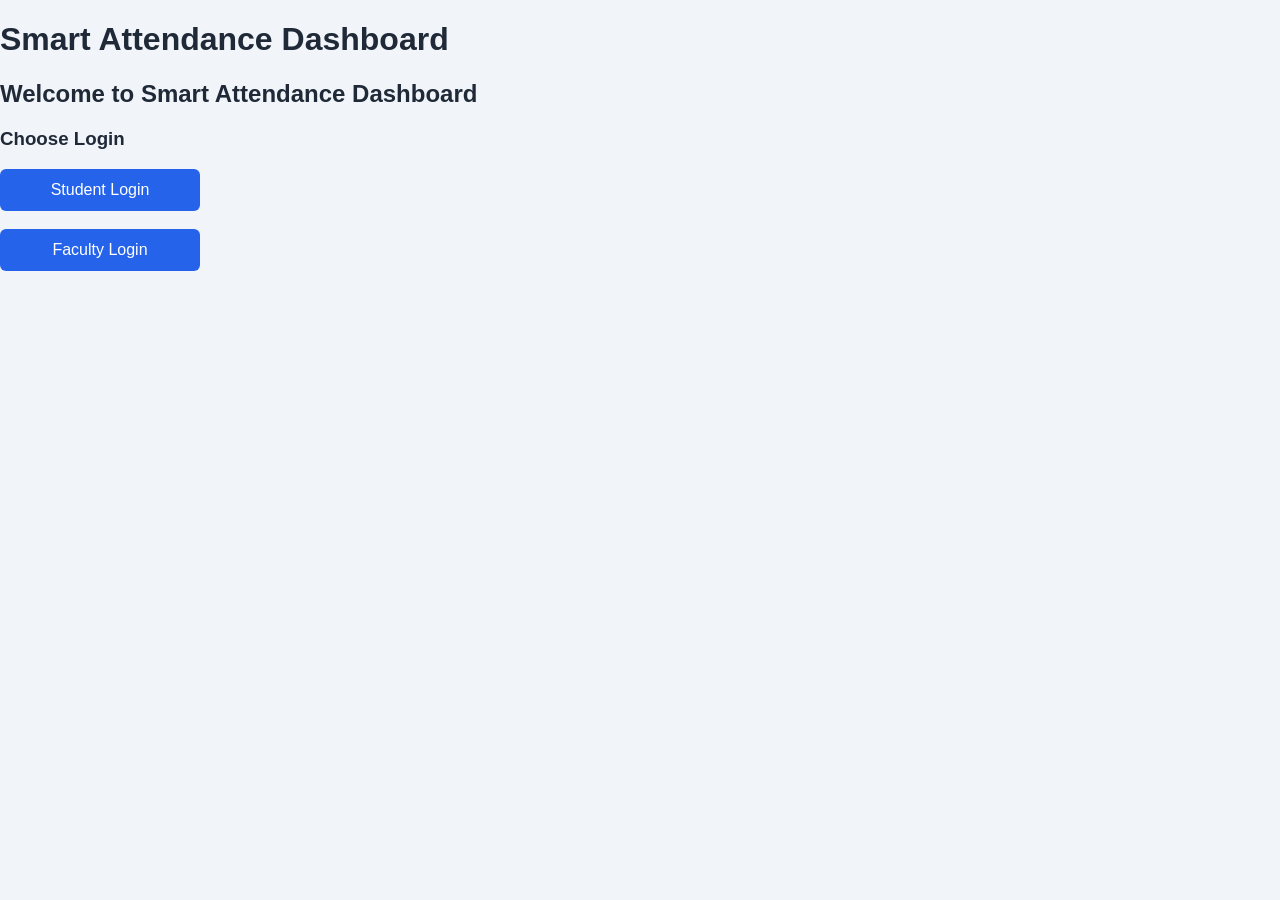
==== index.html @ 6325a3f0 "Initial commit - Smart Attendance Dashboard" ====
<!DOCTYPE html>
<html>
<head>
    <title>Smart Attendance Dashboard</title>
    <link rel="stylesheet" href="style.css">
</head>
<body>
        <h1>Smart Attendance Dashboard</h1>
        <h2>Welcome to Smart Attendance Dashboard</h2>
        <h3>Choose Login</h3>
        <a href="student-login.html">
            <button type="button">Student Login</button>
        </a>
        <br><br>
        <a href="faculty-login.html">
            <button type="button">Faculty Login</button>
        </a>
</body>  
</html>
---- style.css ----
/* =========================================================
   SMART ATTENDANCE DASHBOARD - MAIN STYLESHEET
   ========================================================= */


/* =========================================================
   GENERAL
   ========================================================= */

* {
    box-sizing: border-box;
}

body {
    font-family: Arial, sans-serif;
    margin: 0;
    padding: 0;
    background-color: #f1f5f9;
    color: #1f2937;
}


/* =========================================================
   HEADER
   ========================================================= */

header {
    background-color: #1e3a8a;
    color: white;
    text-align: center;
    padding: 25px 20px;
    box-shadow: 0 2px 8px rgba(0, 0, 0, 0.15);
}

header h1 {
    margin: 0;
    font-size: 30px;
}

header p {
    margin-top: 10px;
    color: #dbeafe;
}


/* =========================================================
   NAVIGATION
   ========================================================= */

nav {
    margin-top: 20px;
    display: flex;
    justify-content: center;
    align-items: center;
    flex-wrap: wrap;
    gap: 8px;
}

nav a {
    color: white;
    text-decoration: none;
    padding: 10px 16px;
    margin: 0;
    border-radius: 6px;
    font-size: 15px;
    transition: 0.3s;
}

nav a:hover {
    background-color: #2563eb;
    text-decoration: none;
}


/* Student Navigation */

.student-nav {
    display: flex;
    justify-content: center;
    flex-wrap: wrap;
    gap: 10px;
    margin-top: 20px;
}

.student-nav a {
    padding: 10px 18px;
    margin: 0;
    border-radius: 6px;
    transition: 0.3s;
}

.student-nav a:hover {
    background-color: #374151;
    text-decoration: none;
}

.student-nav a.active {
    background-color: #2563eb;
    text-decoration: none;
}


/* Faculty Navigation */

.faculty-nav {
    display: flex;
    justify-content: center;
    flex-wrap: wrap;
    gap: 10px;
    margin-top: 20px;
}

.faculty-nav a {
    padding: 10px 18px;
    margin: 0;
    border-radius: 6px;
    color: white;
    text-decoration: none;
    transition: 0.3s;
}

.faculty-nav a:hover {
    background-color: #2563eb;
}

.faculty-nav a.active {
    background-color: #2563eb;
}


/* =========================================================
   MAIN CONTENT
   ========================================================= */

main {
    text-align: center;
    padding: 40px 20px;
    max-width: 1200px;
    margin: auto;
}

main h2 {
    font-size: 28px;
    margin-bottom: 10px;
}

main p {
    font-size: 17px;
    color: #64748b;
}


/* =========================================================
   BUTTONS
   ========================================================= */

button {
    width: 200px;
    padding: 12px 16px;
    font-size: 16px;
    border: none;
    border-radius: 6px;
    cursor: pointer;
    background-color: #2563eb;
    color: white;
    transition: 0.3s;
}

button:hover {
    background-color: #1d4ed8;
}


/* =========================================================
   FOOTER
   ========================================================= */

footer {
    background-color: #1e3a8a;
    color: white;
    text-align: center;
    padding: 15px;
    margin-top: 30px;
}

footer p {
    color: white;
    margin: 0;
    font-size: 14px;
}


/* =========================================================
   LOGIN PAGE
   ========================================================= */

.login-container {
    width: 350px;
    max-width: 90%;
    margin: 40px auto;
    background-color: white;
    padding: 30px;
    border-radius: 12px;
    text-align: center;
    border: 1px solid #e2e8f0;
    box-shadow: 0 5px 15px rgba(0, 0, 0, 0.08);
}

.login-container h2 {
    margin-bottom: 25px;
    color: #1e3a8a;
}

.login-container label {
    display: block;
    text-align: left;
    margin-bottom: 6px;
    font-weight: bold;
}

.login-container input {
    width: 100%;
    padding: 11px;
    box-sizing: border-box;
    font-size: 16px;
    border: 1px solid #cbd5e1;
    border-radius: 6px;
}

.login-container input:focus {
    outline: none;
    border-color: #2563eb;
}


/* =========================================================
   DASHBOARD SECTIONS
   ========================================================= */

.dashboard-section {
    background-color: white;
    width: 100%;
    box-sizing: border-box;
    margin: 25px auto;
    padding: 25px;
    border-radius: 12px;
    text-align: left;
    border: 1px solid #e2e8f0;
    box-shadow: 0 3px 10px rgba(0, 0, 0, 0.06);
}

.dashboard-section h3 {
    margin-top: 0;
    margin-bottom: 15px;
    color: #1e3a8a;
}


/* =========================================================
   TABLES
   ========================================================= */

table {
    width: 100%;
    border-collapse: collapse;
    background-color: white;
    overflow: hidden;
}

th,
td {
    border: 1px solid #e2e8f0;
    padding: 12px;
    text-align: center;
}

th {
    background-color: #1e3a8a;
    color: white;
    font-weight: bold;
}

tbody tr:hover {
    background-color: #f8fafc;
}


/* =========================================================
   STUDENT RECORDS FORM
   ========================================================= */

form {
    text-align: left;
}

form label {
    font-weight: bold;
    color: #374151;
}

form input[type="text"],
form input[type="email"],
form input[type="number"],
form input[type="tel"] {
    width: 300px;
    padding: 9px;
    border: 1px solid #cbd5e1;
    border-radius: 6px;
    font-size: 15px;
}

form input:focus {
    outline: none;
    border-color: #2563eb;
}


/* Student Form */

.student-form {
    display: grid;
    grid-template-columns: repeat(2, 1fr);
    gap: 20px;
}

.form-group {
    display: flex;
    flex-direction: column;
}

.form-group label {
    margin-bottom: 8px;
    font-weight: bold;
    color: #374151;
}

.form-group input {
    width: 100% !important;
    padding: 10px;
    border: 1px solid #cbd5e1;
    border-radius: 6px;
    font-size: 16px;
}

.form-group input:focus {
    outline: none;
    border-color: #2563eb;
}

.student-form button {
    grid-column: span 2;
    justify-self: center;
    margin-top: 10px;
}


/* =========================================================
   STUDENT SEARCH
   ========================================================= */

.student-search {
    display: flex;
    gap: 15px;
    align-items: center;
    flex-wrap: wrap;
}

#studentSearch {
    width: 300px;
    padding: 10px;
    font-size: 16px;
    border: 1px solid #cbd5e1;
    border-radius: 6px;
}

#studentSearch:focus {
    outline: none;
    border-color: #2563eb;
}

#searchStudentButton,
#clearSearchButton {
    width: auto;
    padding: 10px 18px;
}

#clearSearchButton {
    background-color: #64748b;
}

#clearSearchButton:hover {
    background-color: #475569;
}


/* =========================================================
   STUDENT ACTION BUTTONS
   ========================================================= */

.edit-btn {
    width: auto;
    padding: 8px 12px;
    margin-right: 8px;
    background-color: #f59e0b;
}

.edit-btn:hover {
    background-color: #d97706;
}

.delete-btn {
    width: auto;
    padding: 8px 12px;
    background-color: #dc2626;
}

.delete-btn:hover {
    background-color: #b91c1c;
}


/* =========================================================
   ATTENDANCE PAGE
   ========================================================= */

select {
    padding: 9px;
    font-size: 16px;
    border: 1px solid #cbd5e1;
    border-radius: 6px;
}

input[type="date"] {
    padding: 9px;
    border: 1px solid #cbd5e1;
    border-radius: 6px;
}

input[type="time"] {
    padding: 7px;
    border: 1px solid #cbd5e1;
    border-radius: 6px;
}


/* =========================================================
   ATTENDANCE CARDS
   ========================================================= */

.attendance-cards {
    display: grid;
    grid-template-columns: repeat(4, 1fr);
    gap: 20px;
    margin-top: 20px;
    align-items: stretch;
}

.attendance-card {
    min-height: 140px;
    padding: 20px;
    box-sizing: border-box;
    display: flex;
    flex-direction: column;
    justify-content: center;
    align-items: center;
    text-align: center;
    border-radius: 12px;
    background-color: #f8fafc;
    border: 1px solid #e2e8f0;
    box-shadow: 0 3px 8px rgba(0, 0, 0, 0.05);
}

.attendance-card h4 {
    margin-top: 0;
    margin-bottom: 10px;
    font-size: 17px;
}

.attendance-card p {
    font-size: 28px;
    font-weight: bold;
    margin: 0;
    color: #1f2937;
}

.attendance-percentage {
    background-color: #e8f5e9;
}


/* Faculty Attendance Cards */

.total-card {
    border-top: 5px solid #2563eb;
}

.present-card {
    background-color: #d1fae5;
    border-top: 5px solid #16a34a;
}

.absent-card {
    background-color: #fee2e2;
    border-top: 5px solid #dc2626;
}

.late-card {
    background-color: #fef3c7;
    border-top: 5px solid #f59e0b;
}


/* =========================================================
   STUDENT WELCOME SECTION
   ========================================================= */

.welcome-section {
    background-color: white;
    width: 100%;
    margin: 25px auto;
    padding: 25px;
    border-radius: 12px;
    text-align: left;
    border-left: 5px solid #2563eb;
    border-top: 1px solid #e2e8f0;
    border-right: 1px solid #e2e8f0;
    border-bottom: 1px solid #e2e8f0;
    box-shadow: 0 3px 10px rgba(0, 0, 0, 0.05);
}

.welcome-section h2 {
    margin-top: 0;
    margin-bottom: 10px;
}

.welcome-section p {
    font-size: 18px;
}

.welcome-message {
    color: #64748b;
    font-size: 16px !important;
}


/* =========================================================
   STUDENT PROFILE
   ========================================================= */

.profile-details {
    display: grid;
    grid-template-columns: repeat(2, 1fr);
    gap: 20px;
    margin-top: 20px;
}

.profile-item {
    width: auto;
    padding: 15px;
    background-color: #f8fafc;
    border-radius: 8px;
    border: 1px solid #e2e8f0;
}

.profile-item strong {
    font-size: 15px;
    color: #64748b;
}

.profile-item p {
    margin-bottom: 0;
    font-size: 18px;
    font-weight: bold;
    color: #1f2937;
}


/* =========================================================
   SUBJECT-WISE ATTENDANCE TABLE
   ========================================================= */

.subject-table {
    width: 100%;
    border-collapse: collapse;
    margin-top: 20px;
    background-color: white;
    border-radius: 10px;
    overflow: hidden;
}

.subject-table th {
    background-color: #1e3a8a;
    color: white;
    padding: 15px;
    text-align: center;
}

.subject-table td {
    padding: 15px;
    text-align: center;
    border-bottom: 1px solid #e2e8f0;
}

.subject-table tr:hover {
    background-color: #f8fafc;
}

.subject-table td:first-child {
    text-align: left;
    font-weight: bold;
}


/* =========================================================
   QUICK ACTIONS
   ========================================================= */

.quick-actions {
    display: flex;
    gap: 20px;
    margin-top: 20px;
    flex-wrap: wrap;
}

.quick-actions button {
    width: 220px;
}

.quick-actions a {
    text-decoration: none;
}

.quick-action {
    display: inline-block;
    width: 200px;
    padding: 12px;
    background-color: #2563eb;
    color: white;
    text-decoration: none;
    text-align: center;
    border-radius: 6px;
    transition: 0.3s;
}

.quick-action:hover {
    background-color: #1d4ed8;
    transform: translateY(-2px);
}


/* =========================================================
   FACULTY OPTIONS
   ========================================================= */

.faculty-options {
    display: grid;
    grid-template-columns: repeat(3, 1fr);
    gap: 20px;
    width: 100%;
}

.faculty-options a {
    display: flex;
    justify-content: center;
    align-items: center;
    min-height: 55px;
    padding: 15px;
    background-color: #f8fafc;
    color: #1f2937;
    text-decoration: none;
    border: 1px solid #e2e8f0;
    border-radius: 8px;
    transition: 0.3s;
}

.faculty-options a:hover {
    background-color: #eff6ff;
    border-color: #2563eb;
    color: #1e3a8a;
}


/* =========================================================
   FACULTY QUICK ACTION CARDS
   ========================================================= */

.faculty-quick-actions {
    display: grid;
    grid-template-columns: repeat(3, 1fr);
    gap: 20px;
    margin-top: 20px;
}

.faculty-action-card {
    display: block;
    padding: 25px;
    min-height: 140px;
    background-color: #f8fafc;
    color: #1f2937;
    text-decoration: none;
    border: 1px solid #e2e8f0;
    border-radius: 10px;
    transition: 0.3s;
}

.faculty-action-card h4 {
    margin-top: 0;
    margin-bottom: 10px;
    font-size: 20px;
}

.faculty-action-card p {
    margin: 0;
    color: #64748b;
    font-size: 16px;
}

.faculty-action-card:hover {
    transform: translateY(-4px);
    border-color: #2563eb;
    background-color: #eff6ff;
    box-shadow: 0 5px 12px rgba(0, 0, 0, 0.08);
}


/* =========================================================
   REPORT STATUS
   ========================================================= */

.report-status {
    padding: 20px;
    border-radius: 8px;
    font-size: 18px;
    color: #1f2937;
}

.report-status p {
    margin: 0;
    color: #1f2937;
    display: block;
}


/* Excellent Attendance */

.excellent-status {
    background-color: #d1fae5;
    border-left: 5px solid #16a34a;
}


/* Good Attendance */

.good-status {
    background-color: #dbeafe;
    border-left: 5px solid #2563eb;
}


/* Needs Improvement */

.low-status {
    background-color: #fee2e2;
    border-left: 5px solid #dc2626;
}


/* =========================================================
   ATTENDANCE STATUS COLORS
   ========================================================= */

.status {
    padding: 6px 12px;
    border-radius: 15px;
    font-weight: bold;
    display: inline-block;
    font-size: 14px;
}

.present {
    background-color: #d4edda;
    color: #155724;
}

.absent {
    background-color: #f8d7da;
    color: #721c24;
}

.late {
    background-color: #fff3cd;
    color: #856404;
}


/* =========================================================
   ATTENDANCE CHART
   ========================================================= */

.attendance-chart-container {
    width: 100%;
    overflow-x: auto;
    text-align: center;
    padding: 10px;
}

.attendance-chart-container canvas {
    max-width: 100%;
}


/* =========================================================
   RESPONSIVE DESIGN
   ========================================================= */

/* Tablets */

@media (max-width: 900px) {

    main {
        padding: 30px 15px;
    }

    .attendance-cards {
        grid-template-columns: repeat(2, 1fr);
    }

    .faculty-options {
        grid-template-columns: repeat(2, 1fr);
    }

    .faculty-quick-actions {
        grid-template-columns: repeat(2, 1fr);
    }
}


/* Mobile */

@media (max-width: 600px) {

    header {
        padding: 20px 10px;
    }

    header h1 {
        font-size: 24px;
    }

    nav a {
        padding: 8px 10px;
        font-size: 14px;
    }

    main {
        padding: 25px 10px;
    }

    main h2 {
        font-size: 24px;
    }

    .dashboard-section {
        padding: 18px;
        margin: 18px auto;
    }

    .attendance-cards {
        grid-template-columns: 1fr;
    }

    .faculty-options {
        grid-template-columns: 1fr;
    }

    .faculty-quick-actions {
        grid-template-columns: 1fr;
    }

    .student-form {
        grid-template-columns: 1fr;
    }

    .student-form button {
        grid-column: span 1;
    }

    .profile-details {
        grid-template-columns: 1fr;
    }

    .student-search {
        flex-direction: column;
        align-items: stretch;
    }

    #studentSearch {
        width: 100%;
    }

    #searchStudentButton,
    #clearSearchButton {
        width: 100%;
    }

    form input[type="text"],
    form input[type="email"],
    form input[type="number"],
    form input[type="tel"] {
        width: 100%;
    }

    .login-container {
        width: auto;
        margin: 25px 15px;
    }

    /* Allow wide tables to scroll on mobile */

    .dashboard-section {
        overflow-x: auto;
    }

    table {
        min-width: 650px;
    }

    .subject-table {
        min-width: 650px;
    }

    .quick-actions {
        flex-direction: column;
    }

    .quick-actions button,
    .quick-action {
        width: 100%;
    }
}
/* Edit Attendance Button */
.edit-attendance-btn {
    background-color: orange;
    color: white;
    border: none;
    padding: 8px 16px;
    border-radius: 5px;
    cursor: pointer;
}

/* Delete Attendance Button */
.delete-attendance-btn {
    background-color: red;
    color: white;
    border: none;
    padding: 8px 16px;
    border-radius: 5px;
    cursor: pointer;
}

/* Hover Effects */
.edit-attendance-btn:hover {
    background-color: darkorange;
}

.delete-attendance-btn:hover {
    background-color: darkred;
}
.edit-attendance-btn,
.delete-attendance-btn {
    padding: 5px 10px;
    font-size: 12px;
    border-radius: 4px;
    cursor: pointer;
}
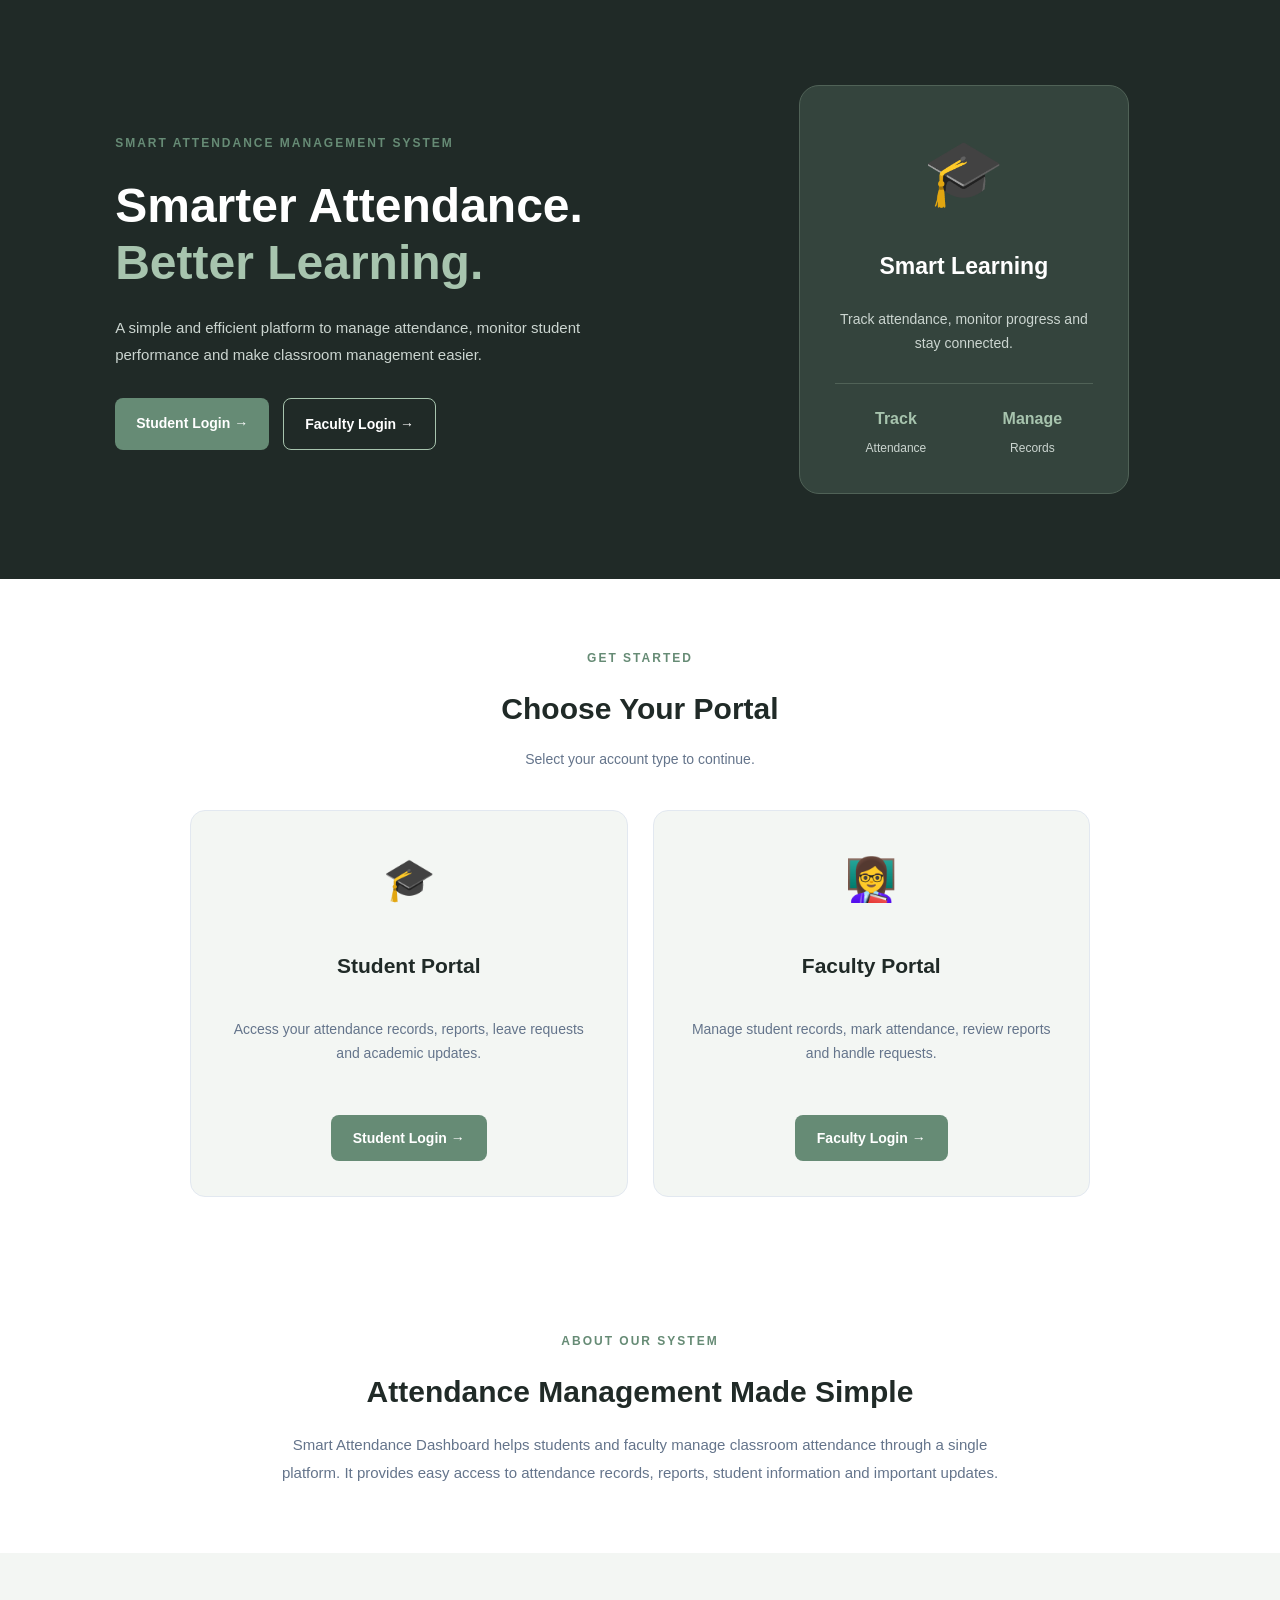
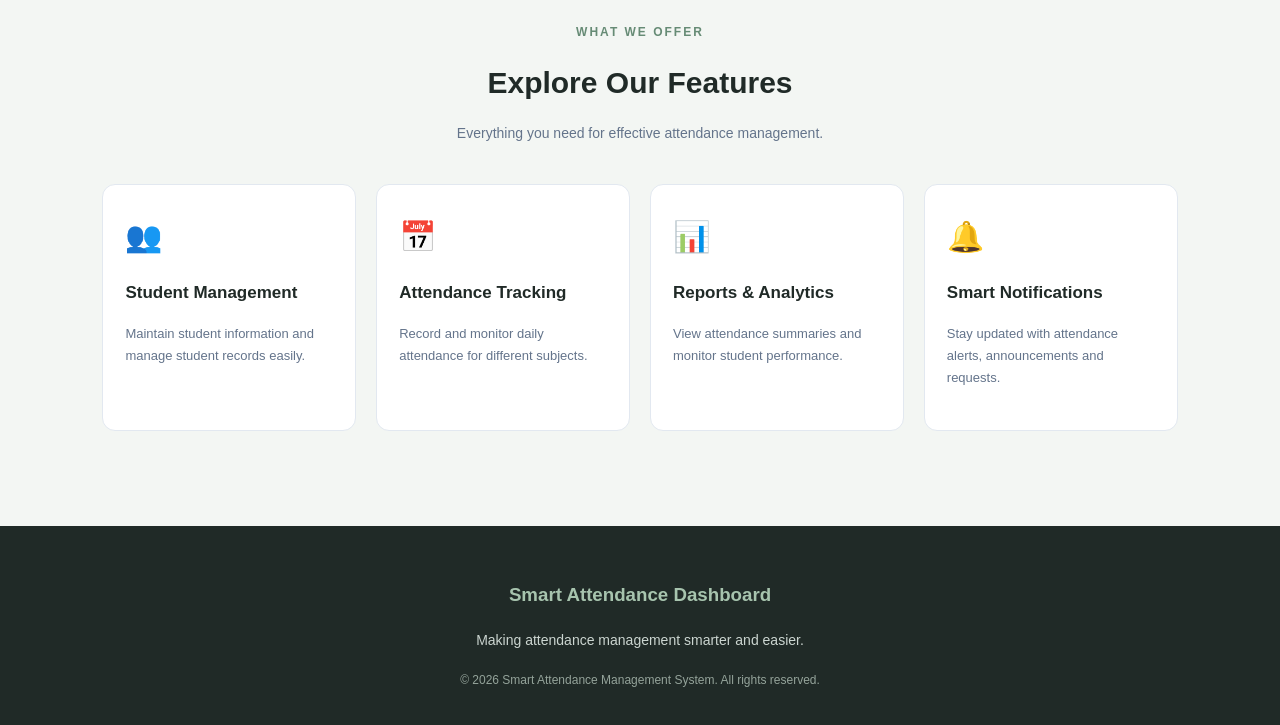
==== commit 28196de9: "Redesign Smart Attendance Dashboard UI" ====
--- a/index.html
+++ b/index.html
@@ -1,19 +1,229 @@
+
 <!DOCTYPE html>
-<html>
+<html lang="en">
+
 <head>
+    <meta charset="UTF-8">
+    <meta name="viewport" content="width=device-width, initial-scale=1.0">
     <title>Smart Attendance Dashboard</title>
     <link rel="stylesheet" href="style.css">
 </head>
-<body>
-        <h1>Smart Attendance Dashboard</h1>
-        <h2>Welcome to Smart Attendance Dashboard</h2>
-        <h3>Choose Login</h3>
-        <a href="student-login.html">
-            <button type="button">Student Login</button>
-        </a>
-        <br><br>
-        <a href="faculty-login.html">
-            <button type="button">Faculty Login</button>
-        </a>
-</body>  
-</html>+
+<body class="home-page">
+
+    <!-- Hero Section -->
+    <section class="home-hero" id="home">
+
+        <div class="home-hero-content">
+
+            <span class="home-label">SMART ATTENDANCE MANAGEMENT SYSTEM</span>
+
+            <h1>
+                Smarter Attendance.<br>
+                <span>Better Learning.</span>
+            </h1>
+
+            <p>
+                A simple and efficient platform to manage attendance,
+                monitor student performance and make classroom
+                management easier.
+            </p>
+
+            <div class="home-hero-buttons">
+
+                <a href="student-login.html" class="hero-primary-button">
+                    Student Login →
+                </a>
+
+                <a href="faculty-login.html" class="hero-secondary-button">
+                    Faculty Login →
+                </a>
+
+            </div>
+
+        </div>
+
+
+        <div class="home-hero-visual">
+
+            <div class="hero-visual-card">
+
+                <div class="hero-visual-icon">🎓</div>
+
+                <h3>Smart Learning</h3>
+
+                <p>
+                    Track attendance, monitor progress
+                    and stay connected.
+                </p>
+
+                <div class="hero-visual-stat">
+
+                    <div>
+                        <strong>Track</strong>
+                        <span>Attendance</span>
+                    </div>
+
+                    <div>
+                        <strong>Manage</strong>
+                        <span>Records</span>
+                    </div>
+
+                </div>
+
+            </div>
+
+        </div>
+
+    </section>
+
+
+    <!-- Login Section -->
+    <section class="home-login-section">
+
+        <div class="home-section-heading">
+
+            <span class="home-section-label">GET STARTED</span>
+
+            <h2>Choose Your Portal</h2>
+
+            <p>Select your account type to continue.</p>
+
+        </div>
+
+
+        <div class="home-login-grid">
+
+            <div class="home-login-card">
+
+                <div class="home-login-icon">🎓</div>
+
+                <h3>Student Portal</h3>
+
+                <p>
+                    Access your attendance records,
+                    reports, leave requests and academic updates.
+                </p>
+
+                <a href="student-login.html">
+                    Student Login →
+                </a>
+
+            </div>
+
+
+            <div class="home-login-card">
+
+                <div class="home-login-icon">👩‍🏫</div>
+
+                <h3>Faculty Portal</h3>
+
+                <p>
+                    Manage student records, mark attendance,
+                    review reports and handle requests.
+                </p>
+
+                <a href="faculty-login.html">
+                    Faculty Login →
+                </a>
+
+            </div>
+
+        </div>
+
+    </section>
+
+
+    <!-- About Section -->
+    <section class="home-about" id="about">
+
+        <span class="home-section-label">ABOUT OUR SYSTEM</span>
+
+        <h2>Attendance Management Made Simple</h2>
+
+        <p>
+            Smart Attendance Dashboard helps students and faculty
+            manage classroom attendance through a single platform.
+            It provides easy access to attendance records, reports,
+            student information and important updates.
+        </p>
+
+    </section>
+
+
+    <!-- Features Section -->
+    <section class="home-features" id="features">
+
+        <div class="home-section-heading">
+
+            <span class="home-section-label">WHAT WE OFFER</span>
+
+            <h2>Explore Our Features</h2>
+
+            <p>Everything you need for effective attendance management.</p>
+
+        </div>
+
+
+        <div class="home-feature-grid">
+
+            <div class="home-feature-card">
+                <div class="feature-icon">👥</div>
+                <h3>Student Management</h3>
+                <p>
+                    Maintain student information and
+                    manage student records easily.
+                </p>
+            </div>
+
+
+            <div class="home-feature-card">
+                <div class="feature-icon">📅</div>
+                <h3>Attendance Tracking</h3>
+                <p>
+                    Record and monitor daily attendance
+                    for different subjects.
+                </p>
+            </div>
+
+
+            <div class="home-feature-card">
+                <div class="feature-icon">📊</div>
+                <h3>Reports & Analytics</h3>
+                <p>
+                    View attendance summaries and
+                    monitor student performance.
+                </p>
+            </div>
+
+
+            <div class="home-feature-card">
+                <div class="feature-icon">🔔</div>
+                <h3>Smart Notifications</h3>
+                <p>
+                    Stay updated with attendance alerts,
+                    announcements and requests.
+                </p>
+            </div>
+
+        </div>
+
+    </section>
+
+
+    <!-- Footer -->
+    <footer class="home-footer">
+
+        <h3>Smart Attendance Dashboard</h3>
+
+        <p>
+            Making attendance management smarter and easier.
+        </p>
+
+        <span>© 2026 Smart Attendance Management System. All rights reserved.</span>
+
+    </footer>
+
+</body>
+
+</html>
--- a/style.css
+++ b/style.css
@@ -972,4 +972,3370 @@
     font-size: 12px;
     border-radius: 4px;
     cursor: pointer;
-}+}
+/* Leave and Attendance Correction Forms */
+
+#leaveRequestForm,
+#attendanceCorrectionForm {
+    display: flex;
+    flex-direction: column;
+    gap: 10px;
+    max-width: 600px;
+    margin-bottom: 25px;
+}
+
+#leaveRequestForm label,
+#attendanceCorrectionForm label {
+    font-weight: bold;
+    margin-top: 8px;
+}
+
+#leaveRequestForm input,
+#leaveRequestForm textarea,
+#attendanceCorrectionForm input,
+#attendanceCorrectionForm select,
+#attendanceCorrectionForm textarea {
+    padding: 10px;
+    border: 1px solid #ccc;
+    border-radius: 5px;
+    font-size: 14px;
+    width: 100%;
+    box-sizing: border-box;
+}
+
+#leaveRequestForm textarea,
+#attendanceCorrectionForm textarea {
+    min-height: 90px;
+    resize: vertical;
+}
+
+#leaveRequestForm button,
+#attendanceCorrectionForm button {
+    width: fit-content;
+    padding: 10px 18px;
+    border: none;
+    border-radius: 5px;
+    cursor: pointer;
+}
+
+/* Request History Cards */
+
+.request-card {
+    background-color: #f8fafc;
+    border: 1px solid #ddd;
+    border-radius: 8px;
+    padding: 15px;
+    margin: 12px 0;
+}
+
+.request-card p {
+    margin: 7px 0;
+}
+
+.request-status {
+    font-weight: bold;
+}
+
+.status-pending {
+    color: #d97706;
+}
+
+.status-approved {
+    color: #16a34a;
+}
+
+.status-rejected {
+    color: #dc2626;
+}
+
+/* Faculty Request Buttons */
+
+.request-card button {
+    padding: 8px 14px;
+    margin: 8px 5px 0 0;
+    border: none;
+    border-radius: 5px;
+    cursor: pointer;
+}
+
+.approve-request {
+    background-color: #16a34a;
+    color: white;
+}
+
+.reject-request {
+    background-color: #dc2626;
+    color: white;
+}
+
+.faculty-response {
+    font-style: italic;
+    color: #475569;
+}
+/* Student Attendance Calendar */
+
+.calendar-controls {
+    display: flex;
+    justify-content: space-between;
+    align-items: center;
+    gap: 12px;
+    margin: 20px 0;
+    padding: 12px;
+    background: #f1f5f9;
+    border-radius: 10px;
+}
+
+.calendar-controls button {
+    padding: 9px 16px;
+    border: none;
+    border-radius: 7px;
+    background: #2563eb;
+    color: white;
+    cursor: pointer;
+    font-weight: 600;
+}
+
+.calendar-controls button:hover {
+    background: #1d4ed8;
+}
+
+.calendar-controls h4 {
+    margin: 0;
+    color: #1e293b;
+    font-size: 18px;
+}
+
+.attendance-calendar {
+    display: grid;
+    grid-template-columns: repeat(7, minmax(0, 1fr));
+    gap: 9px;
+    margin-top: 15px;
+}
+
+.attendance-calendar > div:nth-child(-n+7) {
+    text-align: center;
+    font-weight: bold;
+    color: #475569;
+    padding: 10px 2px;
+    background: #e2e8f0;
+    border-radius: 7px;
+}
+
+.calendar-day {
+    min-height: 75px;
+    padding: 10px 5px;
+    border-radius: 10px;
+    text-align: center;
+    font-size: 16px;
+    font-weight: bold;
+    border: 1px solid #e2e8f0;
+    transition: 0.2s;
+}
+
+.calendar-day small {
+    display: block;
+    margin-top: 9px;
+    font-size: 11px;
+    font-weight: 600;
+}
+
+.calendar-day.present {
+    background: #dcfce7;
+    color: #15803d;
+    border-color: #86efac;
+}
+
+.calendar-day.absent {
+    background: #fee2e2;
+    color: #b91c1c;
+    border-color: #fca5a5;
+}
+
+.calendar-day.late {
+    background: #fef3c7;
+    color: #b45309;
+    border-color: #fcd34d;
+}
+
+.calendar-day.no-record {
+    background: #f8fafc;
+    color: #94a3b8;
+}
+
+.calendar-day:hover {
+    transform: translateY(-2px);
+    box-shadow: 0 3px 8px rgba(0, 0, 0, 0.08);
+}
+
+.calendar-legend {
+    display: flex;
+    flex-wrap: wrap;
+    gap: 15px;
+    margin-top: 20px;
+    font-size: 13px;
+    font-weight: 600;
+}
+
+@media (max-width: 600px) {
+    .attendance-calendar {
+        gap: 4px;
+    }
+
+    .calendar-day {
+        min-height: 55px;
+        padding: 7px 2px;
+        font-size: 13px;
+    }
+
+    .calendar-day small {
+        font-size: 9px;
+    }
+
+    .calendar-controls h4 {
+        font-size: 15px;
+    }
+}
+
+
+/* =====================================
+   MODERN SMART ATTENDANCE DASHBOARD
+===================================== */
+
+/* General dashboard appearance */
+
+body {
+    font-family: "Segoe UI", Arial, sans-serif;
+    background: #f1f5f9;
+    color: #1e293b;
+    line-height: 1.6;
+}
+
+/* Navigation */
+
+header {
+    background: #172554;
+    color: white;
+    padding: 20px 30px;
+}
+
+header h1 {
+    margin: 0 0 12px;
+    font-size: 26px;
+}
+
+nav {
+    display: flex;
+    flex-wrap: wrap;
+    gap: 12px;
+}
+
+nav a {
+    color: white;
+    text-decoration: none;
+    padding: 8px 13px;
+    border-radius: 6px;
+    transition: 0.2s;
+}
+
+nav a:hover {
+    background: #2563eb;
+}
+
+/* Dashboard sections */
+
+.dashboard-section {
+    background: white;
+    padding: 24px;
+    margin: 22px 20px;
+    border-radius: 12px;
+    border: 1px solid #e2e8f0;
+    box-shadow: 0 3px 12px rgba(15, 23, 42, 0.05);
+}
+
+.dashboard-section h3 {
+    color: #1e3a8a;
+    font-size: 20px;
+    margin-top: 0;
+    margin-bottom: 12px;
+}
+
+.dashboard-section h4 {
+    color: #334155;
+}
+
+/* Tables */
+
+table {
+    width: 100%;
+    border-collapse: collapse;
+    margin-top: 15px;
+    background: white;
+}
+
+th {
+    background: #eaf1ff;
+    color: #1e3a8a;
+    padding: 12px;
+    text-align: center;
+}
+
+td {
+    padding: 12px;
+    text-align: center;
+    border-bottom: 1px solid #e2e8f0;
+}
+
+tr:hover td {
+    background: #f8fafc;
+}
+
+/* Request cards */
+
+.request-card {
+    background: #f8fafc;
+    border: 1px solid #e2e8f0;
+    border-radius: 10px;
+    padding: 18px;
+    margin: 14px 0;
+}
+
+.request-card h4 {
+    margin-top: 0;
+    color: #1e40af;
+}
+
+/* Forms */
+
+#leaveRequestForm,
+#attendanceCorrectionForm {
+    max-width: 650px;
+}
+
+#leaveRequestForm input,
+#leaveRequestForm textarea,
+#attendanceCorrectionForm input,
+#attendanceCorrectionForm select,
+#attendanceCorrectionForm textarea {
+    background: #fff;
+    border: 1px solid #cbd5e1;
+    border-radius: 7px;
+    padding: 11px;
+    width: 100%;
+    box-sizing: border-box;
+    transition: 0.2s;
+}
+
+#leaveRequestForm input:focus,
+#leaveRequestForm textarea:focus,
+#attendanceCorrectionForm input:focus,
+#attendanceCorrectionForm select:focus,
+#attendanceCorrectionForm textarea:focus {
+    outline: none;
+    border-color: #2563eb;
+    box-shadow: 0 0 0 3px rgba(37, 99, 235, 0.12);
+}
+
+/* Buttons */
+
+button {
+    transition: 0.2s;
+}
+
+button:hover {
+    opacity: 0.88;
+}
+
+#leaveRequestForm button,
+#attendanceCorrectionForm button {
+    background: #2563eb;
+    color: white;
+}
+
+/* Calendar */
+
+.calendar-header {
+    padding: 10px 0;
+}
+
+.calendar-header h4 {
+    color: #1e3a8a;
+    font-size: 19px;
+}
+
+.calendar-grid {
+    background: #f8fafc;
+    padding: 12px;
+    border-radius: 10px;
+}
+
+.calendar-day {
+    font-weight: 600;
+    transition: 0.2s;
+}
+
+.calendar-day:hover {
+    transform: scale(1.05);
+    border-color: #2563eb;
+}
+
+/* Selected date details */
+
+#selectedDateAttendance {
+    margin-top: 20px;
+    padding: 15px;
+    background: #eff6ff;
+    border-radius: 8px;
+}
+
+/* Attendance status colours */
+
+.status-pending {
+    color: #d97706;
+}
+
+.status-approved {
+    color: #16a34a;
+}
+
+.status-rejected {
+    color: #dc2626;
+}
+
+/* Responsive design */
+
+@media (max-width: 768px) {
+
+    .dashboard-section {
+        margin: 14px 8px;
+        padding: 16px;
+    }
+
+    table {
+        display: block;
+        overflow-x: auto;
+        white-space: nowrap;
+    }
+
+    header {
+        padding: 16px;
+    }
+
+    header h1 {
+        font-size: 21px;
+    }
+
+    .calendar-grid {
+        gap: 4px;
+        padding: 5px;
+    }
+
+    .calendar-day {
+        min-height: 35px;
+        padding: 3px;
+    }
+}
+/* Student Attendance Calendar */
+
+.calendar-controls {
+    display: flex;
+    justify-content: space-between;
+    align-items: center;
+    gap: 10px;
+    margin: 20px 0;
+}
+
+.calendar-controls button {
+    padding: 8px 15px;
+    border: none;
+    border-radius: 5px;
+    background-color: #2563eb;
+    color: white;
+    cursor: pointer;
+}
+
+.calendar-controls h4 {
+    margin: 0;
+}
+
+.attendance-calendar {
+    display: grid;
+    grid-template-columns: repeat(7, 1fr);
+    gap: 8px;
+    margin-top: 15px;
+}
+
+.calendar-day {
+    min-height: 65px;
+    padding: 10px 5px;
+    border-radius: 8px;
+    background-color: #f1f5f9;
+    text-align: center;
+    font-weight: bold;
+}
+
+.calendar-day small {
+    display: block;
+    margin-top: 5px;
+    font-size: 11px;
+    font-weight: normal;
+}
+
+.calendar-present {
+    color: #15803d;
+}
+
+.calendar-absent {
+    color: #dc2626;
+}
+
+.calendar-late {
+    color: #d97706;
+}
+
+.calendar-no-record {
+    color: #64748b;
+}
+
+.calendar-day.present {
+    background-color: #dcfce7;
+}
+
+.calendar-day.absent {
+    background-color: #fee2e2;
+}
+
+.calendar-day.late {
+    background-color: #fef3c7;
+}
+
+.calendar-day.no-record {
+    background-color: #f1f5f9;
+}
+
+@media (max-width: 600px) {
+    .attendance-calendar {
+        gap: 4px;
+    }
+
+    .calendar-day {
+        min-height: 50px;
+        padding: 6px 2px;
+        font-size: 12px;
+    }
+}
+/* Smart Attendance Prediction */
+
+.prediction-card {
+    background-color: #eff6ff;
+    border-left: 5px solid #2563eb;
+    padding: 20px;
+    border-radius: 10px;
+    margin-top: 15px;
+    text-align: center;
+}
+
+.prediction-card h4 {
+    color: #1e40af;
+    margin-bottom: 10px;
+}
+
+.prediction-card h2 {
+    color: #2563eb;
+    font-size: 32px;
+    margin: 10px 0;
+}
+
+.prediction-card p {
+    color: #475569;
+}
+/* Attendance Defaulter Early Warning System */
+
+.warning-summary {
+    display: grid;
+    grid-template-columns: repeat(3, 1fr);
+    gap: 15px;
+    margin: 20px 0;
+}
+
+.warning-card {
+    padding: 20px;
+    border-radius: 10px;
+    text-align: center;
+}
+
+.warning-card h4 {
+    margin-bottom: 10px;
+}
+
+.warning-card h2 {
+    font-size: 30px;
+    margin: 10px 0;
+}
+
+.warning-card p {
+    margin: 0;
+}
+
+.defaulter-card {
+    background-color: #fee2e2;
+    color: #b91c1c;
+}
+
+.at-risk-card {
+    background-color: #fef3c7;
+    color: #b45309;
+}
+
+.safe-card {
+    background-color: #dcfce7;
+    color: #15803d;
+}
+
+.warning-student {
+    padding: 12px 15px;
+    margin: 10px 0;
+    border-radius: 8px;
+    background-color: #f8fafc;
+    border-left: 4px solid #dc2626;
+}
+
+.warning-student h4 {
+    margin: 0 0 5px;
+}
+
+.warning-student p {
+    margin: 5px 0;
+}
+
+@media (max-width: 600px) {
+    .warning-summary {
+        grid-template-columns: 1fr;
+    }
+}
+/* Subject-wise Performance Comparison */
+
+.subject-performance-card {
+    background-color: #f8fafc;
+    padding: 15px;
+    margin: 15px 0;
+    border-radius: 10px;
+    border-left: 4px solid #2563eb;
+}
+
+.subject-performance-card h4 {
+    margin: 0 0 10px;
+    color: #1e293b;
+}
+
+.subject-performance-card p {
+    margin: 5px 0;
+    color: #475569;
+}
+
+.subject-progress {
+    width: 100%;
+    height: 12px;
+    background-color: #e2e8f0;
+    border-radius: 10px;
+    overflow: hidden;
+    margin-top: 10px;
+}
+
+.subject-progress-fill {
+    height: 100%;
+    background-color: #2563eb;
+    border-radius: 10px;
+}
+/* Dashboard Section Improvements */
+
+.dashboard-section {
+    background-color: #ffffff;
+    padding: 22px;
+    margin: 20px 0;
+    border-radius: 12px;
+    border: 1px solid #e2e8f0;
+    box-shadow: 0 3px 10px rgba(0, 0, 0, 0.05);
+}
+
+.dashboard-section h3 {
+    color: #1e293b;
+    font-size: 20px;
+    margin-bottom: 12px;
+}
+
+.dashboard-section > p {
+    color: #64748b;
+    margin-bottom: 18px;
+    line-height: 1.5;
+}
+
+@media (max-width: 600px) {
+    .dashboard-section {
+        padding: 15px;
+        margin: 14px 0;
+    }
+
+    .dashboard-section h3 {
+        font-size: 18px;
+    }
+}
+
+/* FINAL STUDENT CALENDAR DESIGN */
+
+#attendanceCalendar {
+    display: grid !important;
+    grid-template-columns: repeat(7, minmax(0, 1fr)) !important;
+    gap: 0 !important;
+    width: 100%;
+    border-top: 1px solid #dbe3ed;
+    border-left: 1px solid #dbe3ed;
+    margin-top: 15px;
+}
+
+#attendanceCalendar > div:nth-child(-n+7) {
+    min-height: auto !important;
+    padding: 12px 2px !important;
+    text-align: center !important;
+    font-weight: bold !important;
+    background: #f1f5f9 !important;
+    color: #475569 !important;
+    border-right: 1px solid #dbe3ed;
+    border-bottom: 1px solid #dbe3ed;
+}
+
+#attendanceCalendar .calendar-day {
+    min-width: 0;
+    min-height: 85px !important;
+    padding: 8px !important;
+    text-align: left !important;
+    font-size: 14px;
+    font-weight: normal !important;
+    background: white !important;
+    border: none !important;
+    border-right: 1px solid #dbe3ed !important;
+    border-bottom: 1px solid #dbe3ed !important;
+    border-radius: 0 !important;
+    transform: none !important;
+    box-shadow: none !important;
+}
+
+#attendanceCalendar .calendar-day small {
+    display: block;
+    margin-top: 8px;
+    font-size: 11px;
+    font-weight: bold;
+}
+
+#attendanceCalendar .calendar-day.present small {
+    color: #15803d !important;
+}
+
+#attendanceCalendar .calendar-day.absent small {
+    color: #dc2626 !important;
+}
+
+#attendanceCalendar .calendar-day.late small {
+    color: #d97706 !important;
+}
+
+#attendanceCalendar .calendar-day.no-record small {
+    color: #94a3b8 !important;
+}
+
+.calendar-controls button {
+    width: auto !important;
+}
+
+@media (max-width: 600px) {
+    #attendanceCalendar .calendar-day {
+        min-height: 60px !important;
+        padding: 5px 3px !important;
+        font-size: 12px;
+    }
+
+    #attendanceCalendar .calendar-day small {
+        font-size: 9px;
+    }
+}
+
+/* Student Attendance Calendar Grid */
+
+.calendar-grid {
+    display: grid;
+    grid-template-columns: repeat(7, minmax(0, 1fr));
+    gap: 0;
+    margin-top: 15px;
+    border-top: 1px solid #dbe3ed;
+    border-left: 1px solid #dbe3ed;
+}
+
+.calendar-weekday {
+    text-align: center;
+    font-weight: bold;
+    padding: 12px 5px;
+    background: #f1f5f9;
+    border-right: 1px solid #dbe3ed;
+    border-bottom: 1px solid #dbe3ed;
+}
+
+.calendar-empty {
+    min-height: 85px;
+    border-right: 1px solid #dbe3ed;
+    border-bottom: 1px solid #dbe3ed;
+    background: #ffffff;
+}
+
+.calendar-grid .calendar-day {
+    min-width: 0;
+    min-height: 85px;
+    padding: 8px;
+    display: flex;
+    flex-direction: column;
+    align-items: flex-start;
+    gap: 8px;
+    border: none;
+    border-right: 1px solid #dbe3ed;
+    border-bottom: 1px solid #dbe3ed;
+    border-radius: 0;
+    background: #ffffff;
+    color: #1e293b;
+    cursor: pointer;
+}
+
+.calendar-grid .calendar-day small {
+    font-size: 11px;
+    font-weight: bold;
+}
+
+.calendar-grid .calendar-present small {
+    color: #15803d;
+}
+
+.calendar-grid .calendar-absent small {
+    color: #dc2626;
+}
+
+.calendar-grid .calendar-late small {
+    color: #d97706;
+}
+
+.calendar-grid .calendar-no-record small {
+    color: #94a3b8;
+}
+
+.calendar-grid .calendar-mixed small {
+    color: #7c3aed;
+}
+
+.calendar-grid .calendar-selected {
+    outline: 2px solid #2563eb;
+    outline-offset: -2px;
+    background: #eff6ff;
+}
+
+#selectedDateAttendance {
+    margin-top: 18px;
+    padding: 15px;
+    background: #f8fafc;
+    border-radius: 8px;
+}
+
+@media (max-width: 600px) {
+    .calendar-grid .calendar-day,
+    .calendar-empty {
+        min-height: 60px;
+        padding: 5px 3px;
+        font-size: 12px;
+    }
+
+    .calendar-grid .calendar-day small {
+        font-size: 9px;
+    }
+}
+
+/* Fix Attendance Calendar Width */
+
+#attendanceCalendar {
+    display: block !important;
+    width: 100% !important;
+    max-width: 100% !important;
+    box-sizing: border-box !important;
+}
+
+#attendanceCalendar .calendar-grid {
+    display: grid !important;
+    width: 100% !important;
+    max-width: 100% !important;
+    grid-template-columns: repeat(7, minmax(0, 1fr)) !important;
+    box-sizing: border-box !important;
+}
+
+#attendanceCalendar .calendar-day,
+#attendanceCalendar .calendar-weekday,
+#attendanceCalendar .calendar-empty {
+    width: 100%;
+    min-width: 0;
+    box-sizing: border-box;
+}
+
+
+/* =========================================================
+   GRAPHITE & SAGE GREEN - NEW DESIGN THEME
+   ========================================================= */
+
+:root {
+    --primary-dark: #202A27;
+    --secondary-dark: #34443D;
+    --primary-green: #668B75;
+    --light-green: #A7C4AE;
+
+    --page-bg: #F3F6F3;
+    --card-bg: #FFFFFF;
+
+    --text-main: #202A27;
+    --text-secondary: #64748B;
+
+    --border-color: #E2E8F0;
+
+    --success: #16A34A;
+    --warning: #F59E0B;
+    --danger: #DC2626;
+}
+
+/* Global appearance */
+
+* {
+    box-sizing: border-box;
+}
+
+body {
+    font-family: "Segoe UI", Arial, sans-serif;
+    background-color: var(--page-bg);
+    color: var(--text-main);
+    line-height: 1.6;
+}
+
+/* Header */
+
+header {
+    background-color: var(--primary-dark);
+    color: white;
+    box-shadow: 0 3px 12px rgba(32, 42, 39, 0.12);
+}
+
+header p {
+    color: #D5E2D8;
+}
+
+/* Navigation */
+
+nav a:hover,
+.student-nav a:hover,
+.faculty-nav a:hover {
+    background-color: var(--secondary-dark);
+}
+
+.student-nav a.active,
+.faculty-nav a.active {
+    background-color: var(--primary-green);
+    color: white;
+}
+
+/* Main content */
+
+main {
+    max-width: 1400px;
+}
+
+/* Dashboard cards */
+
+.dashboard-section,
+.welcome-section,
+.login-container {
+    background-color: var(--card-bg);
+    border: 1px solid var(--border-color);
+    border-radius: 14px;
+    box-shadow: 0 4px 14px rgba(32, 42, 39, 0.04);
+}
+
+.dashboard-section h3,
+.login-container h2 {
+    color: var(--primary-dark);
+}
+
+/* Buttons */
+
+button,
+.quick-action {
+    background-color: var(--primary-green);
+    color: white;
+}
+
+button:hover,
+.quick-action:hover {
+    background-color: var(--secondary-dark);
+}
+
+/* Tables */
+
+th,
+.subject-table th {
+    background-color: #E8EFE9;
+    color: var(--primary-dark);
+}
+
+td,
+th {
+    border-color: var(--border-color);
+}
+
+tbody tr:hover,
+.subject-table tr:hover {
+    background-color: #F3F6F3;
+}
+
+/* Form fields */
+
+input:focus,
+select:focus,
+textarea:focus {
+    outline: none;
+    border-color: var(--primary-green);
+    box-shadow: 0 0 0 3px rgba(102, 139, 117, 0.12);
+}
+
+/* Faculty options */
+
+.faculty-options a,
+.faculty-action-card {
+    background-color: #F7F9F7;
+    color: var(--primary-dark);
+    border-color: var(--border-color);
+}
+
+.faculty-options a:hover,
+.faculty-action-card:hover {
+    background-color: #EAF1EB;
+    border-color: var(--primary-green);
+    color: var(--primary-dark);
+}
+
+/* Footer */
+
+footer {
+    background-color: var(--primary-dark);
+}
+
+/* Responsive foundation */
+
+@media (max-width: 600px) {
+    main {
+        padding: 20px 12px;
+    }
+}
+
+/* ==========================================
+   FACULTY DASHBOARD - GRAPHITE & SAGE LAYOUT
+   ========================================== */
+
+.faculty-layout {
+    display: flex;
+    min-height: 100vh;
+    width: 100%;
+    background: #F3F6F3;
+}
+
+/* Sidebar */
+
+.faculty-sidebar {
+    width: 250px;
+    min-width: 250px;
+    min-height: 100vh;
+    background: #202A27;
+    color: #FFFFFF;
+    display: flex;
+    flex-direction: column;
+    padding: 25px 16px;
+}
+
+.sidebar-brand {
+    padding: 10px 12px 30px;
+    border-bottom: 1px solid rgba(255,255,255,0.12);
+}
+
+.sidebar-brand h2 {
+    color: #FFFFFF;
+    font-size: 21px;
+    margin-bottom: 5px;
+}
+
+.sidebar-brand p {
+    color: #A7C4AE;
+    font-size: 13px;
+}
+
+.sidebar-label {
+    color: #A7C4AE;
+    font-size: 11px;
+    font-weight: 600;
+    letter-spacing: 1.2px;
+    margin: 28px 12px 12px;
+}
+
+.sidebar-nav {
+    display: flex;
+    flex-direction: column;
+    gap: 8px;
+}
+
+.sidebar-nav a,
+.sidebar-footer a {
+    display: block;
+    padding: 12px 14px;
+    color: #DCE5DF;
+    text-decoration: none;
+    border-radius: 8px;
+    transition: 0.2s ease;
+}
+
+.sidebar-nav a:hover,
+.sidebar-nav a.active {
+    background: #668B75;
+    color: #FFFFFF;
+}
+
+.sidebar-footer {
+    margin-top: auto;
+    padding-top: 20px;
+    border-top: 1px solid rgba(255,255,255,0.12);
+}
+
+.sidebar-footer a:hover {
+    background: #34443D;
+    color: #FFFFFF;
+}
+
+/* Main area */
+
+.faculty-main {
+    flex: 1;
+    min-width: 0;
+}
+
+/* Top header */
+
+.faculty-topbar {
+    min-height: 90px;
+    background: #FFFFFF;
+    border-bottom: 1px solid #E2E8F0;
+    display: flex;
+    align-items: center;
+    justify-content: space-between;
+    padding: 18px 32px;
+}
+
+.faculty-topbar h1 {
+    color: #202A27;
+    font-size: 25px;
+    margin: 4px 0;
+}
+
+.faculty-topbar p {
+    color: #64748B;
+    font-size: 13px;
+}
+
+.faculty-profile {
+    display: flex;
+    align-items: center;
+    gap: 12px;
+    color: #202A27;
+}
+
+.profile-avatar {
+    width: 42px;
+    height: 42px;
+    border-radius: 50%;
+    background: #668B75;
+    color: #FFFFFF;
+    display: flex;
+    align-items: center;
+    justify-content: center;
+    font-weight: bold;
+}
+
+/* Dashboard content */
+
+.faculty-content {
+    padding: 28px 32px;
+    max-width: 1600px;
+    margin: auto;
+}
+
+/* Responsive */
+
+@media (max-width: 768px) {
+    .faculty-sidebar {
+        width: 190px;
+        min-width: 190px;
+        padding: 18px 10px;
+    }
+
+    .faculty-content {
+        padding: 20px 14px;
+    }
+
+    .faculty-topbar {
+        padding: 16px;
+    }
+}
+
+@media (max-width: 550px) {
+    .faculty-layout {
+        flex-direction: column;
+    }
+
+    .faculty-sidebar {
+        width: 100%;
+        min-width: 100%;
+        min-height: auto;
+    }
+
+    .sidebar-footer {
+        margin-top: 15px;
+    }
+
+    .faculty-topbar {
+        flex-wrap: wrap;
+        gap: 12px;
+    }
+}
+
+/* ==========================================
+   FACULTY DASHBOARD - CARDS AND KPI DESIGN
+   ========================================== */
+
+/* Welcome section */
+
+.faculty-content .welcome-section {
+    background: linear-gradient(135deg, #34443D, #668B75);
+    color: #FFFFFF;
+    border: none;
+    border-radius: 14px;
+    padding: 25px 28px;
+    margin-bottom: 24px;
+    box-shadow: 0 5px 16px rgba(32, 42, 39, 0.08);
+}
+
+.faculty-content .welcome-section h2,
+.faculty-content .welcome-section h3,
+.faculty-content .welcome-section p {
+    color: #FFFFFF;
+}
+
+/* Dashboard sections */
+
+.faculty-content .dashboard-section {
+    background: #FFFFFF;
+    border: 1px solid #E2E8F0;
+    border-radius: 14px;
+    padding: 22px;
+    margin-bottom: 24px;
+    box-shadow: 0 3px 12px rgba(32, 42, 39, 0.04);
+}
+
+.faculty-content .dashboard-section h3 {
+    color: #202A27;
+    font-size: 19px;
+    margin-bottom: 16px;
+}
+
+/* KPI cards - support existing card layouts */
+
+.faculty-content .stats-container,
+.faculty-content .dashboard-stats,
+.faculty-content .kpi-container,
+.faculty-content .stats-grid {
+    display: grid;
+    grid-template-columns: repeat(auto-fit, minmax(180px, 1fr));
+    gap: 18px;
+    margin: 20px 0 25px;
+}
+
+.faculty-content .stat-card,
+.faculty-content .dashboard-card,
+.faculty-content .kpi-card,
+.faculty-content .summary-card {
+    background: #FFFFFF;
+    border: 1px solid #E2E8F0;
+    border-left: 4px solid #668B75;
+    border-radius: 12px;
+    padding: 20px;
+    box-shadow: 0 3px 12px rgba(32, 42, 39, 0.04);
+    transition: transform 0.2s ease, box-shadow 0.2s ease;
+}
+
+.faculty-content .stat-card:hover,
+.faculty-content .dashboard-card:hover,
+.faculty-content .kpi-card:hover,
+.faculty-content .summary-card:hover {
+    transform: translateY(-3px);
+    box-shadow: 0 7px 18px rgba(32, 42, 39, 0.09);
+}
+
+.faculty-content .stat-card h3,
+.faculty-content .dashboard-card h3,
+.faculty-content .kpi-card h3,
+.faculty-content .summary-card h3 {
+    color: #64748B;
+    font-size: 14px;
+    margin-bottom: 10px;
+}
+
+.faculty-content .stat-card h2,
+.faculty-content .dashboard-card h2,
+.faculty-content .kpi-card h2,
+.faculty-content .summary-card h2 {
+    color: #34443D;
+    font-size: 28px;
+    font-weight: 700;
+}
+
+/* General headings and text */
+
+.faculty-content h2,
+.faculty-content h3,
+.faculty-content h4 {
+    color: #202A27;
+}
+
+.faculty-content p {
+    color: #64748B;
+}
+
+/* Responsive card spacing */
+
+@media (max-width: 600px) {
+    .faculty-content .dashboard-section {
+        padding: 16px;
+    }
+
+    .faculty-content .welcome-section {
+        padding: 20px;
+    }
+}
+
+/* ==========================================
+   FACULTY DASHBOARD - TABLE DESIGN
+   ========================================== */
+
+.faculty-content table {
+    width: 100%;
+    border-collapse: collapse;
+    border-spacing: 0;
+    background: #FFFFFF;
+    border-radius: 10px;
+    overflow: hidden;
+    margin-top: 15px;
+}
+
+.faculty-content table thead th {
+    background: #E8EFE9;
+    color: #34443D;
+    font-size: 13px;
+    font-weight: 600;
+    text-align: left;
+    padding: 14px 12px;
+    border-bottom: 1px solid #DCE5DF;
+    white-space: nowrap;
+}
+
+.faculty-content table tbody td {
+    color: #475569;
+    font-size: 13px;
+    padding: 13px 12px;
+    border-bottom: 1px solid #E2E8F0;
+    vertical-align: middle;
+}
+
+.faculty-content table tbody tr:last-child td {
+    border-bottom: none;
+}
+
+.faculty-content table tbody tr:hover {
+    background: #F3F6F3;
+}
+
+/* Table wrapper for smaller screens */
+
+.faculty-content .dashboard-section {
+    overflow-x: auto;
+}
+
+/* Action buttons inside dashboard tables */
+
+.faculty-content table button {
+    border: none;
+    border-radius: 6px;
+    padding: 7px 12px;
+    cursor: pointer;
+    font-size: 12px;
+    margin: 2px;
+}
+
+/* Scrollbar appearance */
+
+.faculty-content .dashboard-section::-webkit-scrollbar {
+    height: 7px;
+}
+
+.faculty-content .dashboard-section::-webkit-scrollbar-thumb {
+    background: #A7C4AE;
+    border-radius: 10px;
+}
+
+/* ==========================================
+   FACULTY DASHBOARD - REQUEST MANAGEMENT
+   ========================================== */
+
+/* Leave and correction request containers */
+
+.faculty-content #facultyLeaveRequestList,
+.faculty-content #facultyCorrectionRequestList {
+    display: grid;
+    grid-template-columns: repeat(auto-fit, minmax(260px, 1fr));
+    gap: 16px;
+    margin-top: 18px;
+}
+
+/* Individual request cards */
+
+.faculty-content #facultyLeaveRequestList > *,
+.faculty-content #facultyCorrectionRequestList > * {
+    background: #F8FAF8;
+    border: 1px solid #E2E8F0;
+    border-left: 4px solid #668B75;
+    border-radius: 10px;
+    padding: 18px;
+    margin: 0;
+    box-shadow: 0 3px 10px rgba(32, 42, 39, 0.04);
+}
+
+/* Request text */
+
+.faculty-content #facultyLeaveRequestList p,
+.faculty-content #facultyCorrectionRequestList p {
+    color: #475569;
+    font-size: 13px;
+    margin: 8px 0;
+    line-height: 1.6;
+}
+
+.faculty-content #facultyLeaveRequestList strong,
+.faculty-content #facultyCorrectionRequestList strong {
+    color: #202A27;
+}
+
+/* Request action buttons */
+
+.faculty-content #facultyLeaveRequestList button,
+.faculty-content #facultyCorrectionRequestList button {
+    padding: 9px 15px;
+    border: none;
+    border-radius: 7px;
+    font-size: 12px;
+    font-weight: 600;
+    cursor: pointer;
+    margin: 10px 6px 0 0;
+}
+
+/* Approve button */
+
+.faculty-content #facultyLeaveRequestList button:first-of-type,
+.faculty-content #facultyCorrectionRequestList button:first-of-type {
+    background: #668B75;
+    color: #FFFFFF;
+}
+
+/* Reject button */
+
+.faculty-content #facultyLeaveRequestList button:last-of-type,
+.faculty-content #facultyCorrectionRequestList button:last-of-type {
+    background: #FEE2E2;
+    color: #B91C1C;
+}
+
+/* Button hover */
+
+.faculty-content #facultyLeaveRequestList button:hover,
+.faculty-content #facultyCorrectionRequestList button:hover {
+    opacity: 0.85;
+}
+
+/* ==========================================
+   FACULTY DASHBOARD - EARLY WARNING SYSTEM
+   ========================================== */
+
+/* Warning system container */
+
+.faculty-content #attendanceWarningList {
+    display: grid;
+    grid-template-columns: repeat(auto-fit, minmax(220px, 1fr));
+    gap: 16px;
+    margin-top: 18px;
+}
+
+/* Warning student cards */
+
+.faculty-content #attendanceWarningList > * {
+    background: #F8FAF8;
+    border: 1px solid #E2E8F0;
+    border-radius: 12px;
+    padding: 18px;
+    margin: 0;
+    box-shadow: 0 3px 10px rgba(32, 42, 39, 0.04);
+}
+
+/* Warning counters */
+
+.faculty-content #defaulterCount,
+.faculty-content #atRiskCount,
+.faculty-content #safeCount {
+    font-size: 30px;
+    font-weight: 700;
+}
+
+/* Defaulter counter */
+
+.faculty-content #defaulterCount {
+    color: #DC2626;
+}
+
+/* At risk counter */
+
+.faculty-content #atRiskCount {
+    color: #F59E0B;
+}
+
+/* Safe counter */
+
+.faculty-content #safeCount {
+    color: #16A34A;
+}
+
+/* ==========================================
+   SUBJECT-WISE PERFORMANCE
+   ========================================== */
+
+.faculty-content #subjectPerformanceComparison {
+    display: grid;
+    grid-template-columns: repeat(auto-fit, minmax(220px, 1fr));
+    gap: 16px;
+    margin-top: 18px;
+}
+
+.faculty-content #subjectPerformanceComparison > * {
+    background: #F8FAF8;
+    border: 1px solid #E2E8F0;
+    border-left: 4px solid #668B75;
+    border-radius: 10px;
+    padding: 18px;
+    margin: 0;
+    box-shadow: 0 3px 10px rgba(32, 42, 39, 0.04);
+}
+
+.faculty-content #subjectPerformanceComparison h4 {
+    color: #34443D;
+    font-size: 15px;
+    margin-bottom: 10px;
+}
+
+.faculty-content #subjectPerformanceComparison p {
+    color: #64748B;
+    font-size: 13px;
+    margin: 6px 0;
+}
+
+/* ==========================================
+   ATTENDANCE CHART PANEL
+   ========================================== */
+
+.faculty-content #attendanceStatusChart {
+    display: block;
+    max-width: 100%;
+    margin: 15px auto;
+}
+
+/* ==========================================
+   FACULTY DASHBOARD - FINAL POLISH
+   ========================================== */
+
+/* Consistent typography */
+
+.faculty-content {
+    color: #202A27;
+    font-family: "Segoe UI", Arial, sans-serif;
+}
+
+.faculty-content h2 {
+    font-size: 22px;
+    font-weight: 700;
+}
+
+.faculty-content h3 {
+    font-size: 18px;
+    font-weight: 650;
+}
+
+/* Dashboard section spacing */
+
+.faculty-content .dashboard-section {
+    margin-bottom: 24px;
+    transition: box-shadow 0.2s ease;
+}
+
+.faculty-content .dashboard-section:hover {
+    box-shadow: 0 5px 18px rgba(32, 42, 39, 0.07);
+}
+
+/* Consistent buttons */
+
+.faculty-content button,
+.faculty-content .quick-action {
+    transition: background 0.2s ease, transform 0.2s ease;
+}
+
+.faculty-content button:hover,
+.faculty-content .quick-action:hover {
+    transform: translateY(-1px);
+}
+
+/* Faculty profile */
+
+.faculty-profile {
+    background: #F3F6F3;
+    padding: 8px 14px;
+    border-radius: 30px;
+}
+
+.profile-avatar {
+    flex-shrink: 0;
+}
+
+/* Sidebar active navigation */
+
+.sidebar-nav a.active {
+    background: #668B75;
+    color: #FFFFFF;
+    font-weight: 600;
+}
+
+/* Chart responsiveness */
+
+.faculty-content canvas {
+    max-width: 100%;
+}
+
+/* Small laptop and tablet screens */
+
+@media (max-width: 900px) {
+    .faculty-content {
+        padding: 22px 18px;
+    }
+
+    .faculty-topbar {
+        padding: 18px 22px;
+    }
+}
+
+/* Mobile screens */
+
+@media (max-width: 550px) {
+    .faculty-content {
+        padding: 15px 12px;
+    }
+
+    .faculty-content .stats-container,
+    .faculty-content .dashboard-stats,
+    .faculty-content .kpi-container,
+    .faculty-content .stats-grid {
+        grid-template-columns: 1fr 1fr;
+    }
+
+    .faculty-topbar h1 {
+        font-size: 20px;
+    }
+
+    .faculty-profile {
+        padding: 6px 10px;
+    }
+
+    .faculty-content table {
+        min-width: 600px;
+    }
+}
+
+/* ==========================================
+   STUDENT DASHBOARD - SIDEBAR LAYOUT FIX
+   ========================================== */
+
+.student-layout {
+    display: flex !important;
+    flex-direction: row !important;
+    align-items: stretch;
+    width: 100%;
+    min-height: 100vh;
+    background: #F3F6F3;
+}
+
+.student-sidebar {
+    width: 250px;
+    min-width: 250px;
+    min-height: 100vh;
+    background: #202A27;
+    color: #FFFFFF;
+    display: flex;
+    flex-direction: column;
+    padding: 25px 16px;
+    flex-shrink: 0;
+}
+
+.student-sidebar .sidebar-brand {
+    padding: 10px 12px 30px;
+    border-bottom: 1px solid rgba(255,255,255,0.12);
+}
+
+.student-sidebar .sidebar-brand h2,
+.student-sidebar .sidebar-brand h3 {
+    color: #FFFFFF;
+    margin-bottom: 5px;
+}
+
+.student-sidebar .sidebar-brand p {
+    color: #A7C4AE;
+    font-size: 13px;
+}
+
+.student-sidebar .sidebar-label {
+    color: #A7C4AE;
+    font-size: 11px;
+    font-weight: 600;
+    letter-spacing: 1.2px;
+    margin: 28px 12px 12px;
+}
+
+.student-sidebar .sidebar-nav {
+    display: flex;
+    flex-direction: column;
+    gap: 8px;
+}
+
+.student-sidebar .sidebar-nav a,
+.student-sidebar .sidebar-footer a {
+    display: block;
+    padding: 12px 14px;
+    color: #DCE5DF;
+    text-decoration: none;
+    border-radius: 8px;
+}
+
+.student-sidebar .sidebar-nav a:hover,
+.student-sidebar .sidebar-nav a.active {
+    background: #668B75;
+    color: #FFFFFF;
+}
+
+.student-sidebar .sidebar-footer {
+    margin-top: auto;
+    padding-top: 20px;
+    border-top: 1px solid rgba(255,255,255,0.12);
+}
+
+.student-main {
+    flex: 1;
+    min-width: 0;
+    display: flex;
+    flex-direction: column;
+}
+
+.student-topbar {
+    min-height: 90px;
+    background: #FFFFFF;
+    border-bottom: 1px solid #E2E8F0;
+    display: flex;
+    align-items: center;
+    justify-content: space-between;
+    padding: 18px 32px;
+}
+
+.student-topbar h1 {
+    color: #202A27;
+    font-size: 25px;
+    margin: 4px 0;
+}
+
+.student-topbar p {
+    color: #64748B;
+    font-size: 13px;
+}
+
+.student-profile {
+    display: flex;
+    align-items: center;
+    gap: 12px;
+    background: #F3F6F3;
+    padding: 8px 14px;
+    border-radius: 30px;
+}
+
+.student-avatar {
+    width: 42px;
+    height: 42px;
+    border-radius: 50%;
+    background: #668B75;
+    color: #FFFFFF;
+    display: flex;
+    align-items: center;
+    justify-content: center;
+    font-weight: bold;
+}
+
+.student-content {
+    width: 100%;
+    max-width: 1600px;
+    margin: 0 auto;
+    padding: 28px 32px;
+    flex: 1;
+}
+
+.student-footer {
+    margin-top: 20px;
+    padding: 18px;
+    text-align: center;
+    background: #202A27;
+    color: #FFFFFF;
+}
+
+@media (max-width: 768px) {
+    .student-sidebar {
+        width: 190px;
+        min-width: 190px;
+    }
+
+    .student-content {
+        padding: 20px 14px;
+    }
+
+    .student-topbar {
+        padding: 16px;
+    }
+}
+
+@media (max-width: 550px) {
+    .student-layout {
+        flex-direction: column !important;
+    }
+
+    .student-sidebar {
+        width: 100%;
+        min-width: 100%;
+        min-height: auto;
+    }
+
+    .student-sidebar .sidebar-footer {
+        margin-top: 15px;
+    }
+
+    .student-topbar {
+        flex-wrap: wrap;
+        gap: 12px;
+    }
+}
+
+/* ==========================================
+   STUDENT DASHBOARD - CONTENT STYLING
+   ========================================== */
+
+/* Welcome panel */
+
+.student-content .welcome-section {
+    background: linear-gradient(135deg, #34443D, #668B75);
+    color: #FFFFFF;
+    border: none;
+    border-radius: 14px;
+    padding: 25px 28px;
+    margin-bottom: 24px;
+    box-shadow: 0 5px 16px rgba(32, 42, 39, 0.08);
+}
+
+.student-content .welcome-section h2,
+.student-content .welcome-section p {
+    color: #FFFFFF;
+}
+
+/* Dashboard sections */
+
+.student-content .dashboard-section {
+    background: #FFFFFF;
+    border: 1px solid #E2E8F0;
+    border-radius: 14px;
+    padding: 22px;
+    margin-bottom: 24px;
+    box-shadow: 0 3px 12px rgba(32, 42, 39, 0.04);
+}
+
+.student-content .dashboard-section h3 {
+    color: #202A27;
+    font-size: 19px;
+    margin-bottom: 16px;
+}
+
+/* Student profile details */
+
+.student-content .profile-details {
+    display: grid;
+    grid-template-columns: repeat(auto-fit, minmax(170px, 1fr));
+    gap: 16px;
+}
+
+.student-content .profile-item {
+    background: #F3F6F3;
+    border: 1px solid #E2E8F0;
+    border-radius: 10px;
+    padding: 16px;
+}
+
+.student-content .profile-item strong {
+    display: block;
+    color: #64748B;
+    font-size: 13px;
+    margin-bottom: 8px;
+}
+
+.student-content .profile-item p {
+    color: #202A27;
+    font-size: 15px;
+    font-weight: 600;
+    margin: 0;
+}
+
+/* Attendance KPI cards */
+
+.student-content .attendance-cards {
+    display: grid;
+    grid-template-columns: repeat(auto-fit, minmax(150px, 1fr));
+    gap: 16px;
+    margin-top: 18px;
+}
+
+.student-content .attendance-card {
+    background: #F8FAF8;
+    border: 1px solid #E2E8F0;
+    border-left: 4px solid #668B75;
+    border-radius: 12px;
+    padding: 20px;
+    transition: transform 0.2s ease;
+}
+
+.student-content .attendance-card:hover {
+    transform: translateY(-3px);
+}
+
+.student-content .attendance-card h4 {
+    color: #64748B;
+    font-size: 13px;
+    margin-bottom: 10px;
+}
+
+.student-content .attendance-card p {
+    color: #34443D;
+    font-size: 27px;
+    font-weight: 700;
+    margin: 0;
+}
+
+/* Highlight attendance percentage */
+
+.student-content .attendance-percentage {
+    background: #EAF1EB;
+    border-left-color: #16A34A;
+}
+
+/* Low attendance warning */
+
+.student-content #studentLowAttendanceAlert {
+    background: #FFF7F7 !important;
+    border: 1px solid #FECACA;
+    border-left: 5px solid #DC2626 !important;
+    border-radius: 12px;
+}
+
+/* Responsive layout */
+
+@media (max-width: 600px) {
+    .student-content .dashboard-section {
+        padding: 16px;
+    }
+
+    .student-content .welcome-section {
+        padding: 20px;
+    }
+
+    .student-content .attendance-cards {
+        grid-template-columns: repeat(2, 1fr);
+    }
+}
+/* Student Dashboard - Subject-wise Attendance Table */
+
+.student-content .subject-table {
+    width: 100%;
+    border-collapse: collapse;
+    margin-top: 15px;
+    background: #FFFFFF;
+    border-radius: 10px;
+    overflow: hidden;
+}
+
+.student-content .subject-table th {
+    background: #34443D;
+    color: #FFFFFF;
+    padding: 14px 12px;
+    text-align: left;
+    font-size: 13px;
+    font-weight: 600;
+}
+
+.student-content .subject-table td {
+    padding: 14px 12px;
+    color: #202A27;
+    border-bottom: 1px solid #E2E8F0;
+    font-size: 14px;
+}
+
+.student-content .subject-table tr:nth-child(even) {
+    background: #F3F6F3;
+}
+
+.student-content .subject-table tr:hover {
+    background: #EAF1EB;
+}
+
+.student-content .subject-table tr:last-child td {
+    border-bottom: none;
+}
+
+/* Make the table scrollable on smaller screens */
+.student-content .dashboard-section {
+    overflow-x: auto;
+}
+
+@media (max-width: 700px) {
+    .student-content .subject-table {
+        min-width: 650px;
+    }
+}
+/* Student Dashboard - Leave and Correction Forms */
+
+.student-content #leaveRequestForm,
+.student-content #attendanceCorrectionForm {
+    display: flex;
+    flex-direction: column;
+    gap: 10px;
+    margin-top: 18px;
+    padding: 20px;
+    background: #F8FAF8;
+    border: 1px solid #E2E8F0;
+    border-radius: 12px;
+}
+
+.student-content #leaveRequestForm label,
+.student-content #attendanceCorrectionForm label {
+    color: #34443D;
+    font-size: 14px;
+    font-weight: 600;
+    margin-top: 8px;
+}
+
+.student-content #leaveRequestForm input,
+.student-content #leaveRequestForm textarea,
+.student-content #attendanceCorrectionForm input,
+.student-content #attendanceCorrectionForm textarea,
+.student-content #attendanceCorrectionForm select {
+    width: 100%;
+    padding: 12px;
+    border: 1px solid #CBD5D0;
+    border-radius: 8px;
+    background: #FFFFFF;
+    color: #202A27;
+    font-size: 14px;
+    font-family: inherit;
+    box-sizing: border-box;
+}
+
+.student-content #leaveRequestForm textarea,
+.student-content #attendanceCorrectionForm textarea {
+    min-height: 100px;
+    resize: vertical;
+}
+
+.student-content #leaveRequestForm input:focus,
+.student-content #leaveRequestForm textarea:focus,
+.student-content #attendanceCorrectionForm input:focus,
+.student-content #attendanceCorrectionForm textarea:focus,
+.student-content #attendanceCorrectionForm select:focus {
+    outline: none;
+    border-color: #668B75;
+    box-shadow: 0 0 0 3px rgba(102, 139, 117, 0.15);
+}
+
+.student-content #leaveRequestForm button,
+.student-content #attendanceCorrectionForm button {
+    align-self: flex-start;
+    margin-top: 12px;
+    padding: 12px 20px;
+    background: #668B75;
+    color: #FFFFFF;
+    border: none;
+    border-radius: 8px;
+    font-weight: 600;
+    cursor: pointer;
+}
+
+.student-content #leaveRequestForm button:hover,
+.student-content #attendanceCorrectionForm button:hover {
+    background: #34443D;
+}
+
+.student-content #leaveRequestMessage,
+.student-content #correctionRequestMessage {
+    margin-top: 8px;
+    font-size: 14px;
+    font-weight: 600;
+}
+/* Student Dashboard - Request Status Lists */
+
+.student-content #studentLeaveRequestList,
+.student-content #studentCorrectionRequestList {
+    display: grid;
+    grid-template-columns: repeat(auto-fit, minmax(240px, 1fr));
+    gap: 15px;
+    margin-top: 15px;
+}
+
+.student-content #studentLeaveRequestList > div,
+.student-content #studentCorrectionRequestList > div {
+    background: #F8FAF8;
+    border: 1px solid #E2E8F0;
+    border-left: 4px solid #668B75;
+    border-radius: 10px;
+    padding: 16px;
+    margin-bottom: 10px;
+}
+
+.student-content #studentLeaveRequestList p,
+.student-content #studentCorrectionRequestList p {
+    color: #34443D;
+    font-size: 14px;
+    line-height: 1.6;
+}
+
+.student-content #studentLeaveRequestList strong,
+.student-content #studentCorrectionRequestList strong {
+    color: #202A27;
+}
+
+.student-content #studentLeaveRequestList button,
+.student-content #studentCorrectionRequestList button {
+    margin-top: 10px;
+}
+
+/* Request messages */
+
+.student-content #leaveRequestMessage,
+.student-content #correctionRequestMessage {
+    padding: 8px 0;
+}
+
+/* Responsive request cards */
+
+@media (max-width: 600px) {
+    .student-content #studentLeaveRequestList,
+    .student-content #studentCorrectionRequestList {
+        grid-template-columns: 1fr;
+    }
+}
+/* Student Dashboard - Smart Attendance Prediction */
+
+.student-content #attendancePredictionList {
+    display: grid;
+    grid-template-columns: repeat(auto-fit, minmax(220px, 1fr));
+    gap: 15px;
+    margin-top: 18px;
+}
+
+.student-content #attendancePredictionList > div {
+    background: #F3F6F3;
+    border: 1px solid #E2E8F0;
+    border-left: 4px solid #668B75;
+    border-radius: 10px;
+    padding: 16px;
+}
+
+.student-content #attendancePredictionList p {
+    color: #34443D;
+    font-size: 14px;
+    line-height: 1.6;
+}
+
+.student-content .prediction-card {
+    margin-top: 20px;
+    padding: 24px;
+    background: linear-gradient(135deg, #34443D, #668B75);
+    border-radius: 14px;
+    text-align: center;
+    color: #FFFFFF;
+}
+
+.student-content .prediction-card h4,
+.student-content .prediction-card h2,
+.student-content .prediction-card p {
+    color: #FFFFFF;
+}
+
+.student-content .prediction-card h4 {
+    font-size: 15px;
+    margin-bottom: 12px;
+}
+
+.student-content .prediction-card h2 {
+    font-size: 36px;
+    margin: 10px 0;
+}
+
+.student-content .prediction-card p {
+    font-size: 14px;
+    line-height: 1.6;
+}
+/* Student Dashboard - Attendance Calendar */
+
+.student-content .calendar-controls {
+    display: flex;
+    align-items: center;
+    justify-content: space-between;
+    gap: 15px;
+    margin: 20px 0;
+    padding: 15px;
+    background: #F3F6F3;
+    border-radius: 10px;
+}
+
+.student-content .calendar-controls h4 {
+    color: #202A27;
+    font-size: 17px;
+    text-align: center;
+}
+
+.student-content .calendar-controls button {
+    padding: 10px 16px;
+    background: #668B75;
+    color: #FFFFFF;
+    border: none;
+    border-radius: 7px;
+    cursor: pointer;
+}
+
+.student-content .calendar-controls button:hover {
+    background: #34443D;
+}
+
+.student-content .attendance-calendar {
+    display: grid;
+    grid-template-columns: repeat(7, minmax(0, 1fr));
+    gap: 8px;
+    margin: 18px 0;
+}
+
+.student-content .attendance-calendar > div {
+    min-height: 65px;
+    padding: 10px 5px;
+    display: flex;
+    align-items: center;
+    justify-content: center;
+    flex-direction: column;
+    border-radius: 8px;
+    border: 1px solid #E2E8F0;
+    background: #F8FAF8;
+    color: #202A27;
+    text-align: center;
+}
+
+.student-content .calendar-legend {
+    display: flex;
+    flex-wrap: wrap;
+    gap: 15px;
+    margin: 18px 0;
+}
+
+.student-content .calendar-legend span {
+    padding: 7px 12px;
+    border-radius: 20px;
+    font-size: 12px;
+    font-weight: 600;
+}
+
+.student-content .calendar-present {
+    background: #DCFCE7;
+    color: #166534;
+}
+
+.student-content .calendar-absent {
+    background: #FEE2E2;
+    color: #991B1B;
+}
+
+.student-content .calendar-late {
+    background: #FEF3C7;
+    color: #92400E;
+}
+
+.student-content .calendar-no-record {
+    background: #E2E8F0;
+    color: #475569;
+}
+
+.student-content #selectedDateAttendance {
+    margin-top: 18px;
+    padding: 16px;
+    background: #F3F6F3;
+    border: 1px solid #E2E8F0;
+    border-radius: 10px;
+    color: #34443D;
+    line-height: 1.6;
+}
+
+@media (max-width: 600px) {
+    .student-content .attendance-calendar {
+        gap: 4px;
+    }
+
+    .student-content .attendance-calendar > div {
+        min-height: 45px;
+        padding: 5px 2px;
+        font-size: 12px;
+    }
+
+    .student-content .calendar-controls {
+        flex-wrap: wrap;
+    }
+}
+/* Student Dashboard - Quick Actions */
+
+.student-content .student-quick-actions {
+    display: flex;
+    flex-wrap: wrap;
+    gap: 15px;
+    margin-top: 18px;
+}
+
+.student-content .student-quick-actions a {
+    text-decoration: none;
+}
+
+.student-content .student-quick-actions button {
+    padding: 13px 22px;
+    background: #668B75;
+    color: #FFFFFF;
+    border: none;
+    border-radius: 8px;
+    font-size: 14px;
+    font-weight: 600;
+    cursor: pointer;
+    transition: background 0.2s ease, transform 0.2s ease;
+}
+
+.student-content .student-quick-actions button:hover {
+    background: #34443D;
+    transform: translateY(-2px);
+}
+
+/* Student Dashboard - Footer */
+
+.student-footer {
+    margin-top: 25px;
+    padding: 20px;
+    background: #202A27;
+    color: #FFFFFF;
+    text-align: center;
+}
+
+.student-footer p {
+    margin: 0;
+    color: #DCE5DF;
+    font-size: 13px;
+}
+/* Student Dashboard - Final Responsive Polish */
+
+.student-content {
+    box-sizing: border-box;
+}
+
+.student-content *,
+.student-sidebar * {
+    box-sizing: border-box;
+}
+
+.student-content .dashboard-section h3 {
+    font-weight: 700;
+}
+
+.student-content .subject-table {
+    white-space: nowrap;
+}
+
+.student-sidebar .sidebar-nav a {
+    transition: background 0.2s ease, padding-left 0.2s ease;
+}
+
+.student-sidebar .sidebar-nav a:hover {
+    padding-left: 19px;
+}
+
+@media (max-width: 768px) {
+    .student-layout {
+        flex-direction: column;
+    }
+
+    .student-sidebar {
+        width: 100%;
+        min-width: 100%;
+        min-height: auto;
+    }
+
+    .student-sidebar .sidebar-nav {
+        flex-direction: row;
+        flex-wrap: wrap;
+    }
+
+    .student-sidebar .sidebar-footer {
+        margin-top: 15px;
+    }
+
+    .student-main {
+        width: 100%;
+    }
+
+    .student-content {
+        padding: 18px;
+    }
+}
+
+@media (max-width: 480px) {
+    .student-topbar {
+        flex-direction: column;
+        align-items: flex-start;
+    }
+
+    .student-content .attendance-cards {
+        grid-template-columns: repeat(2, minmax(0, 1fr));
+    }
+
+    .student-content .student-quick-actions {
+        flex-direction: column;
+    }
+
+    .student-content .student-quick-actions button {
+        width: 100%;
+    }
+}
+/* Student KPI Cards - Match Faculty Dashboard */
+
+.student-content .attendance-card {
+    background: #FFFFFF;
+    border: 1px solid #E2E8F0;
+    border-left: 5px solid #668B75;
+    border-radius: 12px;
+    padding: 22px;
+    box-shadow: 0 3px 12px rgba(32, 42, 39, 0.06);
+}
+
+.student-content .attendance-card h4 {
+    color: #64748B;
+    font-size: 14px;
+    font-weight: 600;
+}
+
+.student-content .attendance-card p {
+    color: #202A27;
+    font-size: 28px;
+    font-weight: 700;
+}
+
+/* Present KPI */
+.student-content .attendance-card:nth-child(2) {
+    border-left-color: #16A34A;
+}
+
+/* Absent KPI */
+.student-content .attendance-card:nth-child(3) {
+    border-left-color: #DC2626;
+}
+
+/* Late KPI */
+.student-content .attendance-card:nth-child(4) {
+    border-left-color: #F59E0B;
+}
+
+/* Attendance Percentage KPI */
+.student-content .attendance-card:nth-child(5) {
+    background: #EAF1EB;
+    border-left-color: #668B75;
+}
+
+.student-content .attendance-card:hover {
+    transform: translateY(-4px);
+    box-shadow: 0 6px 16px rgba(32, 42, 39, 0.10);
+}
+
+/* My Attendance Page - Table Styling */
+
+.student-content .attendance-page-description {
+    color: #64748B;
+    font-size: 14px;
+    margin-bottom: 18px;
+}
+
+.student-content .attendance-table-wrapper {
+    width: 100%;
+    overflow-x: auto;
+    margin-top: 18px;
+    border-radius: 10px;
+}
+
+.student-content .attendance-table-wrapper .subject-table {
+    width: 100%;
+    min-width: 550px;
+    border-collapse: collapse;
+    background: #FFFFFF;
+}
+
+.student-content .attendance-table-wrapper .subject-table th {
+    background: #34443D;
+    color: #FFFFFF;
+    padding: 15px;
+    text-align: left;
+    font-size: 14px;
+}
+
+.student-content .attendance-table-wrapper .subject-table td {
+    padding: 15px;
+    color: #202A27;
+    border-bottom: 1px solid #E2E8F0;
+    font-size: 14px;
+}
+
+.student-content .attendance-table-wrapper .subject-table tbody tr:nth-child(even) {
+    background: #F3F6F3;
+}
+
+.student-content .attendance-table-wrapper .subject-table tbody tr:hover {
+    background: #EAF1EB;
+}
+
+.student-content .attendance-table-wrapper .subject-table tbody tr:last-child td {
+    border-bottom: none;
+}
+
+/* My Attendance - Colored Status Badges */
+
+.student-content .attendance-status {
+    display: inline-block;
+    min-width: 75px;
+    padding: 7px 13px;
+    border-radius: 20px;
+    text-align: center;
+    font-size: 12px;
+    font-weight: 700;
+}
+
+/* Present - Green */
+
+.student-content .status-present {
+    background: #DCFCE7;
+    color: #166534;
+}
+
+/* Absent - Red */
+
+.student-content .status-absent {
+    background: #FEE2E2;
+    color: #991B1B;
+}
+
+/* Late - Amber */
+
+.student-content .status-late {
+    background: #FEF3C7;
+    color: #92400E;
+}
+
+/* My Reports - KPI Cards */
+
+.student-content .attendance-cards {
+    display: grid;
+    grid-template-columns: repeat(auto-fit, minmax(170px, 1fr));
+    gap: 18px;
+    margin-top: 18px;
+}
+
+.student-content .attendance-card {
+    background: #FFFFFF;
+    border: 1px solid #E2E8F0;
+    border-left: 5px solid #668B75;
+    border-radius: 12px;
+    padding: 22px;
+    box-shadow: 0 3px 12px rgba(32, 42, 39, 0.06);
+    transition: transform 0.2s ease, box-shadow 0.2s ease;
+}
+
+.student-content .attendance-card h4 {
+    color: #64748B;
+    font-size: 14px;
+    font-weight: 600;
+    margin-bottom: 12px;
+}
+
+.student-content .attendance-card p {
+    color: #202A27;
+    font-size: 28px;
+    font-weight: 700;
+    margin: 0;
+}
+
+/* Present */
+
+.student-content .present-card {
+    border-left-color: #16A34A;
+}
+
+/* Absent */
+
+.student-content .absent-card {
+    border-left-color: #DC2626;
+}
+
+/* Late */
+
+.student-content .late-card {
+    border-left-color: #F59E0B;
+}
+
+/* Attendance Percentage */
+
+.student-content .percentage-card {
+    background: #EAF1EB;
+    border-left-color: #668B75;
+}
+
+/* Hover Effect */
+
+.student-content .attendance-card:hover {
+    transform: translateY(-4px);
+    box-shadow: 0 6px 16px rgba(32, 42, 39, 0.10);
+}
+
+@media (max-width: 600px) {
+    .student-content .attendance-cards {
+        grid-template-columns: repeat(2, minmax(0, 1fr));
+    }
+}
+
+
+/* FACULTY REPORTS PAGE */
+
+.faculty-content .report-search-section,
+.faculty-content .report-summary-section,
+.faculty-content .report-details-section {
+    background: #FFFFFF;
+    border: 1px solid #E2E8F0;
+    border-radius: 14px;
+    padding: 25px;
+    margin-bottom: 24px;
+    box-shadow: 0 3px 10px rgba(32, 42, 39, 0.04);
+}
+
+.faculty-content .section-heading {
+    color: #202A27;
+    font-size: 19px;
+    font-weight: 700;
+    margin-bottom: 18px;
+}
+
+.faculty-content .report-search-form {
+    display: grid;
+    grid-template-columns: repeat(3, minmax(0, 1fr)) auto;
+    align-items: end;
+    gap: 18px;
+}
+
+.faculty-content .report-search-form label {
+    display: block;
+    color: #34443D;
+    font-size: 13px;
+    font-weight: 600;
+    margin-bottom: 8px;
+}
+
+.faculty-content .report-search-form input {
+    width: 100%;
+    padding: 12px;
+    border: 1px solid #E2E8F0;
+    border-radius: 8px;
+    background: #F3F6F3;
+    color: #202A27;
+    outline: none;
+}
+
+.faculty-content .report-search-form input:focus {
+    border-color: #668B75;
+    box-shadow: 0 0 0 3px rgba(102, 139, 117, 0.12);
+}
+
+.faculty-content .report-search-button {
+    padding: 12px 22px;
+    background: #668B75;
+    color: #FFFFFF;
+    border: none;
+    border-radius: 8px;
+    font-weight: 600;
+    cursor: pointer;
+}
+
+.faculty-content .report-search-button:hover {
+    background: #34443D;
+}
+
+.faculty-content .report-table-wrapper {
+    width: 100%;
+    overflow-x: auto;
+    margin-top: 15px;
+}
+
+.faculty-content .report-table-wrapper table {
+    width: 100%;
+    border-collapse: collapse;
+    min-width: 650px;
+}
+
+.faculty-content .report-table-wrapper th {
+    background: #202A27;
+    color: #FFFFFF;
+    padding: 14px;
+    text-align: left;
+    font-size: 13px;
+    white-space: nowrap;
+}
+
+.faculty-content .report-table-wrapper td {
+    padding: 14px;
+    border-bottom: 1px solid #E2E8F0;
+    color: #34443D;
+    font-size: 13px;
+}
+
+.faculty-content .report-table-wrapper tbody tr:nth-child(even) {
+    background: #F3F6F3;
+}
+
+.faculty-content .report-table-wrapper tbody tr:hover {
+    background: #EAF1EB;
+}
+
+@media (max-width: 900px) {
+    .faculty-content .report-search-form {
+        grid-template-columns: repeat(2, minmax(0, 1fr));
+    }
+}
+
+@media (max-width: 600px) {
+    .faculty-content .report-search-form {
+        grid-template-columns: 1fr;
+    }
+
+    .faculty-content .report-search-section,
+    .faculty-content .report-summary-section,
+    .faculty-content .report-details-section {
+        padding: 17px;
+    }
+}
+
+/* FACULTY ATTENDANCE PAGE */
+
+.faculty-content .attendance-details-section,
+.faculty-content .mark-attendance-section,
+.faculty-content .saved-attendance-section {
+    background: #FFFFFF;
+    border: 1px solid #E2E8F0;
+    border-radius: 14px;
+    padding: 25px;
+    margin-bottom: 24px;
+    box-shadow: 0 3px 10px rgba(32, 42, 39, 0.04);
+}
+
+.faculty-content .attendance-details-section h2,
+.faculty-content .mark-attendance-section h2,
+.faculty-content .saved-attendance-section h2,
+.faculty-content .section-heading {
+    color: #202A27;
+    font-size: 19px;
+    font-weight: 700;
+    margin-bottom: 18px;
+}
+
+.faculty-content .attendance-details-grid {
+    display: grid;
+    grid-template-columns: repeat(3, minmax(0, 1fr));
+    gap: 18px;
+}
+
+.faculty-content .attendance-details-grid label {
+    display: block;
+    color: #34443D;
+    font-size: 13px;
+    font-weight: 600;
+    margin-bottom: 8px;
+}
+
+.faculty-content .attendance-details-grid input,
+.faculty-content .attendance-details-grid select {
+    width: 100%;
+    padding: 12px;
+    border: 1px solid #E2E8F0;
+    border-radius: 8px;
+    background: #F3F6F3;
+    color: #202A27;
+    outline: none;
+}
+
+.faculty-content .attendance-details-grid input:focus,
+.faculty-content .attendance-details-grid select:focus {
+    border-color: #668B75;
+    box-shadow: 0 0 0 3px rgba(102, 139, 117, 0.12);
+}
+
+.faculty-content .attendance-table-wrapper {
+    width: 100%;
+    overflow-x: auto;
+    margin-top: 15px;
+}
+
+.faculty-content .attendance-table-wrapper table {
+    width: 100%;
+    border-collapse: collapse;
+    min-width: 650px;
+}
+
+.faculty-content .attendance-table-wrapper th {
+    background: #202A27;
+    color: #FFFFFF;
+    padding: 14px;
+    text-align: left;
+    font-size: 13px;
+    white-space: nowrap;
+}
+
+.faculty-content .attendance-table-wrapper td {
+    padding: 14px;
+    border-bottom: 1px solid #E2E8F0;
+    color: #34443D;
+    font-size: 13px;
+}
+
+.faculty-content .attendance-table-wrapper tbody tr:nth-child(even) {
+    background: #F3F6F3;
+}
+
+.faculty-content .attendance-table-wrapper tbody tr:hover {
+    background: #EAF1EB;
+}
+
+.faculty-content .attendance-save-area {
+    display: flex;
+    justify-content: flex-end;
+    margin-top: 20px;
+}
+
+.faculty-content #saveAttendance {
+    padding: 12px 24px;
+    background: #668B75;
+    color: #FFFFFF;
+    border: none;
+    border-radius: 8px;
+    font-weight: 600;
+    cursor: pointer;
+}
+
+.faculty-content #saveAttendance:hover {
+    background: #34443D;
+}
+
+@media (max-width: 700px) {
+    .faculty-content .attendance-details-grid {
+        grid-template-columns: 1fr;
+    }
+
+    .faculty-content .attendance-details-section,
+    .faculty-content .mark-attendance-section,
+    .faculty-content .saved-attendance-section {
+        padding: 17px;
+    }
+}
+
+/* HOME PAGE - LANDING PAGE DESIGN */
+
+.home-page {
+    margin: 0;
+    background: #F3F6F3;
+    color: #202A27;
+    font-family: Arial, sans-serif;
+}
+
+/* NAVIGATION */
+
+.home-navbar {
+    display: flex;
+    align-items: center;
+    justify-content: space-between;
+    padding: 18px 6%;
+    background: #FFFFFF;
+    border-bottom: 1px solid #E2E8F0;
+    flex-wrap: wrap;
+    gap: 18px;
+}
+
+.home-logo {
+    display: flex;
+    align-items: center;
+    gap: 12px;
+}
+
+.home-logo-icon {
+    width: 40px;
+    height: 40px;
+    display: flex;
+    align-items: center;
+    justify-content: center;
+    background: #668B75;
+    color: #FFFFFF;
+    border-radius: 10px;
+    font-weight: 700;
+}
+
+.home-logo h2 {
+    font-size: 19px;
+    color: #202A27;
+    margin: 0;
+}
+
+.home-navigation {
+    display: flex;
+    gap: 28px;
+}
+
+.home-navigation a {
+    text-decoration: none;
+    color: #64748B;
+    font-size: 14px;
+    font-weight: 600;
+}
+
+.home-navigation a:hover {
+    color: #668B75;
+}
+
+.home-nav-buttons {
+    display: flex;
+    gap: 10px;
+}
+
+.home-nav-buttons a {
+    padding: 10px 16px;
+    border-radius: 7px;
+    text-decoration: none;
+    font-size: 13px;
+    font-weight: 600;
+}
+
+.nav-login-student {
+    background: #668B75;
+    color: #FFFFFF;
+}
+
+.nav-login-faculty {
+    background: #202A27;
+    color: #FFFFFF;
+}
+
+/* HERO SECTION */
+
+.home-hero {
+    display: grid;
+    grid-template-columns: 1.2fr 0.8fr;
+    align-items: center;
+    gap: 45px;
+    padding: 85px 9%;
+    background: #202A27;
+    color: #FFFFFF;
+}
+
+.home-label,
+.home-section-label {
+    color: #668B75;
+    font-size: 12px;
+    font-weight: 700;
+    letter-spacing: 2px;
+}
+
+.home-hero h1 {
+    font-size: 48px;
+    line-height: 1.2;
+    margin: 22px 0;
+    color: #FFFFFF;
+}
+
+.home-hero h1 span {
+    color: #A7C4AE;
+}
+
+.home-hero-content > p {
+    max-width: 520px;
+    color: #CBD5D0;
+    font-size: 15px;
+    line-height: 1.8;
+}
+
+.home-hero-buttons {
+    display: flex;
+    gap: 14px;
+    flex-wrap: wrap;
+    margin-top: 30px;
+}
+
+.home-hero-buttons a {
+    display: inline-block;
+    padding: 14px 21px;
+    border-radius: 8px;
+    text-decoration: none;
+    font-size: 14px;
+    font-weight: 700;
+}
+
+.hero-primary-button {
+    background: #668B75;
+    color: #FFFFFF;
+}
+
+.hero-secondary-button {
+    border: 1px solid #A7C4AE;
+    color: #FFFFFF;
+}
+
+.home-hero-visual {
+    display: flex;
+    justify-content: center;
+}
+
+.hero-visual-card {
+    width: 100%;
+    max-width: 330px;
+    padding: 35px;
+    background: #34443D;
+    border: 1px solid #506257;
+    border-radius: 20px;
+    text-align: center;
+}
+
+.hero-visual-icon {
+    font-size: 65px;
+    margin-bottom: 15px;
+}
+
+.hero-visual-card h3 {
+    color: #FFFFFF;
+    font-size: 23px;
+}
+
+.hero-visual-card p {
+    color: #CBD5D0;
+    font-size: 14px;
+    line-height: 1.7;
+}
+
+.hero-visual-stat {
+    display: flex;
+    justify-content: space-around;
+    gap: 15px;
+    margin-top: 28px;
+    padding-top: 22px;
+    border-top: 1px solid #506257;
+}
+
+.hero-visual-stat div {
+    display: flex;
+    flex-direction: column;
+    gap: 7px;
+}
+
+.hero-visual-stat strong {
+    color: #A7C4AE;
+    font-size: 16px;
+}
+
+.hero-visual-stat span {
+    color: #CBD5D0;
+    font-size: 12px;
+}
+
+/* ABOUT SECTION */
+
+.home-about {
+    padding: 75px 12%;
+    text-align: center;
+    background: #FFFFFF;
+}
+
+.home-about h2,
+.home-section-heading h2 {
+    color: #202A27;
+    font-size: 30px;
+    margin: 15px 0;
+}
+
+.home-about p {
+    max-width: 750px;
+    margin: auto;
+    color: #64748B;
+    font-size: 15px;
+    line-height: 1.9;
+}
+
+/* FEATURES SECTION */
+
+.home-features {
+    padding: 75px 8%;
+}
+
+.home-section-heading {
+    text-align: center;
+    margin-bottom: 40px;
+}
+
+.home-section-heading p {
+    color: #64748B;
+    font-size: 14px;
+}
+
+.home-feature-grid {
+    display: grid;
+    grid-template-columns: repeat(4, minmax(0, 1fr));
+    gap: 20px;
+}
+
+.home-feature-card {
+    padding: 28px 22px;
+    background: #FFFFFF;
+    border: 1px solid #E2E8F0;
+    border-radius: 13px;
+    transition: 0.3s;
+}
+
+.home-feature-card:hover {
+    transform: translateY(-5px);
+    border-color: #A7C4AE;
+    box-shadow: 0 8px 20px rgba(32, 42, 39, 0.07);
+}
+
+.feature-icon {
+    font-size: 30px;
+    margin-bottom: 18px;
+}
+
+.home-feature-card h3 {
+    color: #202A27;
+    font-size: 17px;
+}
+
+.home-feature-card p {
+    color: #64748B;
+    font-size: 13px;
+    line-height: 1.7;
+}
+
+/* LOGIN CARDS */
+
+.home-login-section {
+    padding: 75px 8%;
+    background: #FFFFFF;
+}
+
+.home-login-grid {
+    display: grid;
+    grid-template-columns: repeat(2, minmax(0, 1fr));
+    gap: 25px;
+    max-width: 900px;
+    margin: auto;
+}
+
+.home-login-card {
+    padding: 35px;
+    background: #F3F6F3;
+    border: 1px solid #E2E8F0;
+    border-radius: 15px;
+    text-align: center;
+    transition: 0.3s;
+}
+
+.home-login-card:hover {
+    border-color: #668B75;
+    transform: translateY(-4px);
+}
+
+.home-login-icon {
+    font-size: 42px;
+    margin-bottom: 15px;
+}
+
+.home-login-card h3 {
+    color: #202A27;
+    font-size: 21px;
+}
+
+.home-login-card p {
+    color: #64748B;
+    font-size: 14px;
+    line-height: 1.7;
+    min-height: 65px;
+}
+
+.home-login-card a {
+    display: inline-block;
+    margin-top: 15px;
+    padding: 12px 22px;
+    background: #668B75;
+    color: #FFFFFF;
+    border-radius: 8px;
+    text-decoration: none;
+    font-size: 14px;
+    font-weight: 600;
+}
+
+/* FOOTER */
+
+.home-footer {
+    padding: 35px 20px;
+    background: #202A27;
+    color: #FFFFFF;
+    text-align: center;
+}
+
+.home-footer h3 {
+    color: #A7C4AE;
+}
+
+.home-footer p {
+    color: #CBD5D0;
+    font-size: 14px;
+}
+
+.home-footer span {
+    display: block;
+    margin-top: 20px;
+    color: #94A39A;
+    font-size: 12px;
+}
+
+/* RESPONSIVE DESIGN */
+
+@media (max-width: 900px) {
+    .home-hero {
+        grid-template-columns: 1fr;
+        padding: 65px 7%;
+    }
+
+    .home-feature-grid {
+        grid-template-columns: repeat(2, minmax(0, 1fr));
+    }
+}
+
+@media (max-width: 650px) {
+    .home-navbar {
+        justify-content: center;
+    }
+
+    .home-navigation {
+        width: 100%;
+        justify-content: center;
+        gap: 18px;
+    }
+
+    .home-nav-buttons {
+        justify-content: center;
+        width: 100%;
+    }
+
+    .home-hero h1 {
+        font-size: 35px;
+    }
+
+    .home-feature-grid,
+    .home-login-grid {
+        grid-template-columns: 1fr;
+    }
+
+    .home-about,
+    .home-features,
+    .home-login-section {
+        padding: 50px 6%;
+    }
+
+    .home-about h2,
+    .home-section-heading h2 {
+        font-size: 25px;
+    }
+}
+
+/* HOME PAGE FINAL SPACING ADJUSTMENTS */
+
+.home-hero {
+    min-height: 480px;
+}
+
+.home-login-section {
+    padding-top: 65px;
+    padding-bottom: 65px;
+}
+
+.home-login-card {
+    min-height: 250px;
+    display: flex;
+    flex-direction: column;
+    align-items: center;
+    justify-content: center;
+}
+
+.home-login-card a {
+    margin-top: 18px;
+}
+
+.home-about {
+    padding-top: 65px;
+    padding-bottom: 65px;
+}
+
+.home-features {
+    padding-top: 65px;
+    padding-bottom: 65px;
+}
+
+.home-footer {
+    padding: 35px 20px;
+}
